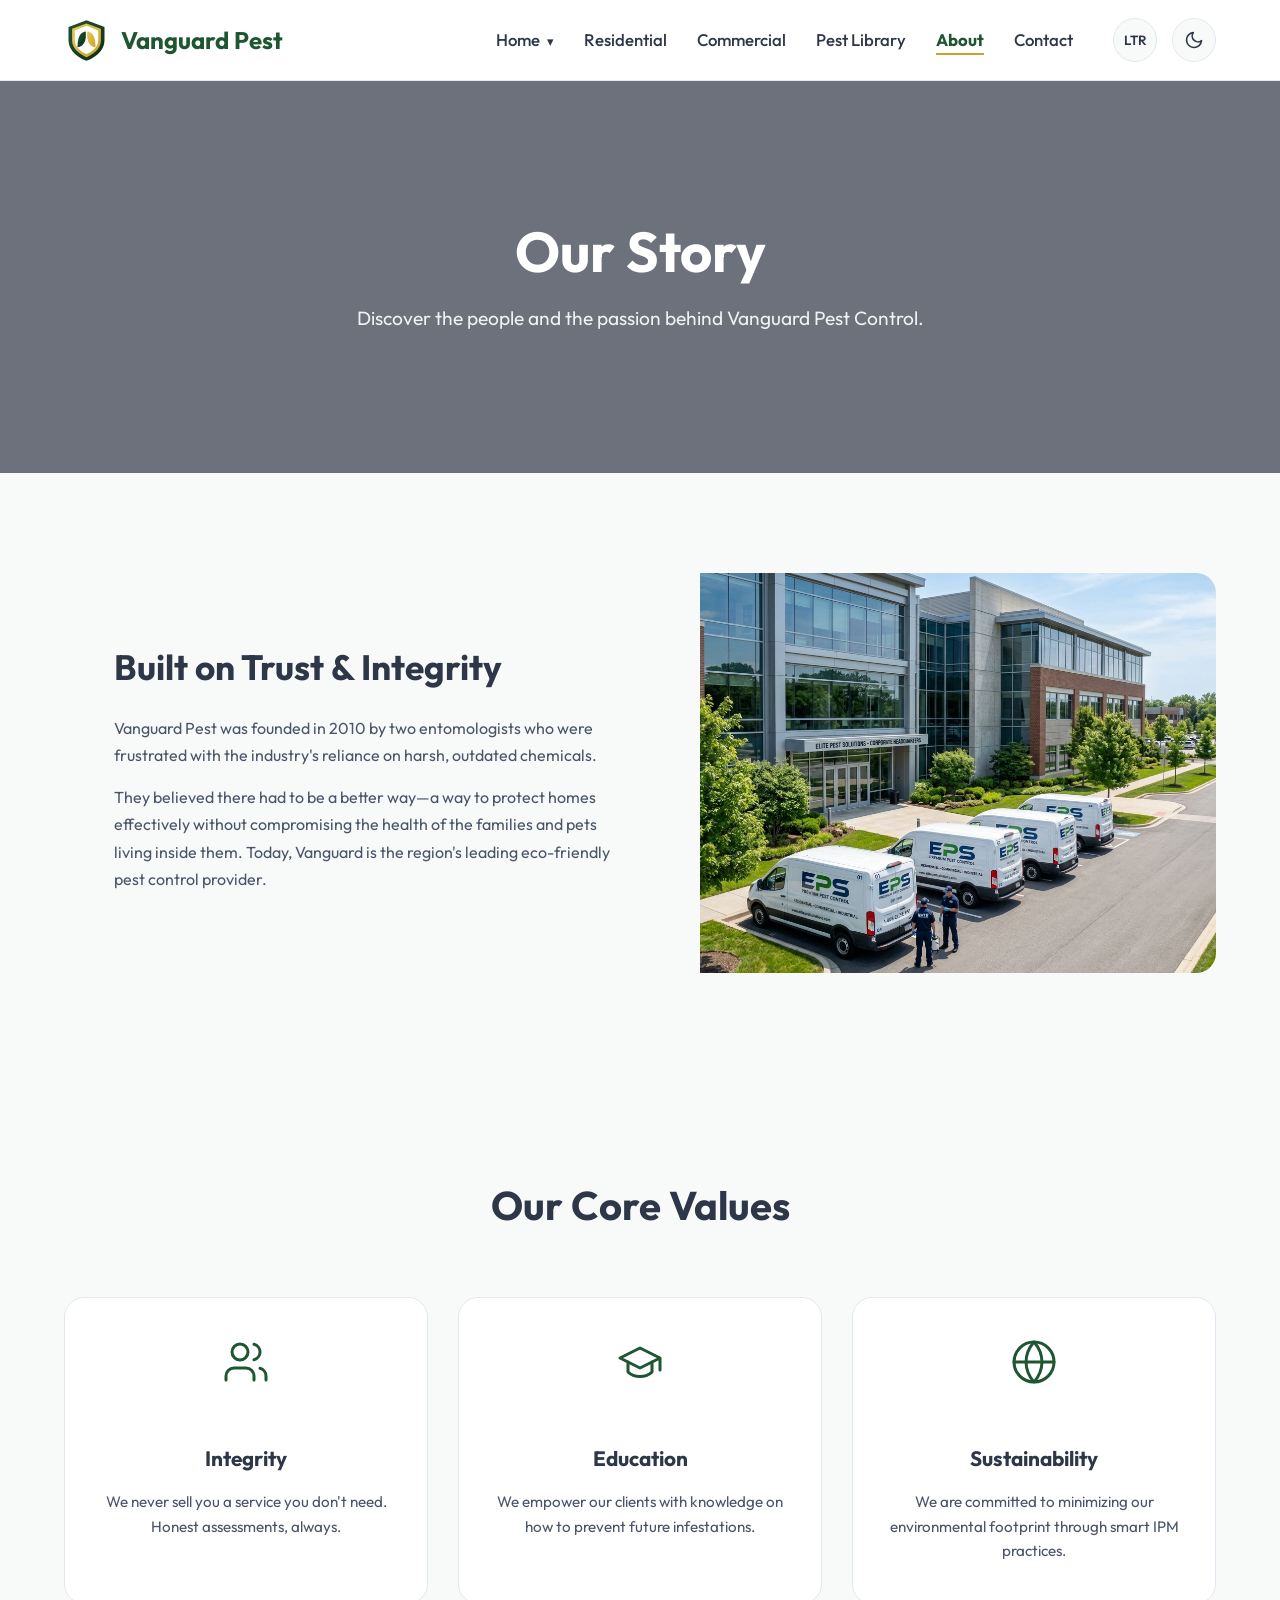
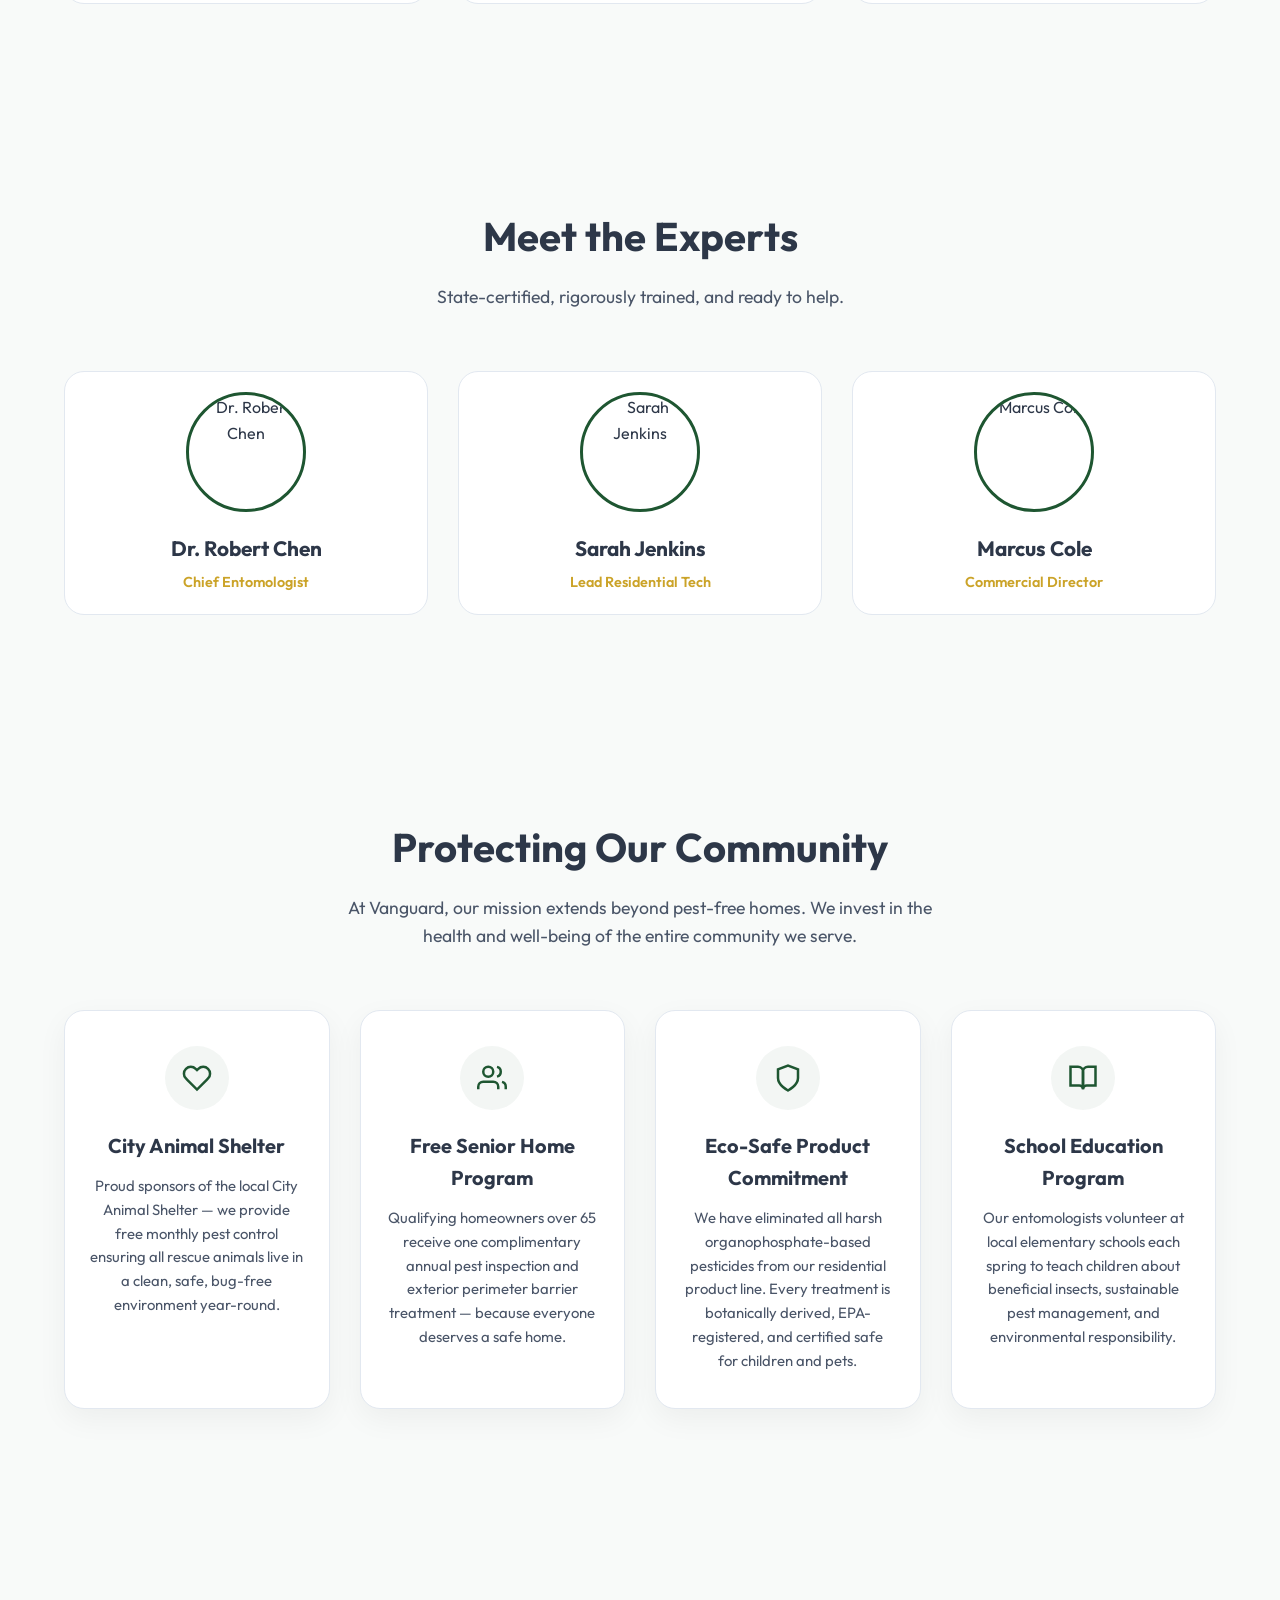
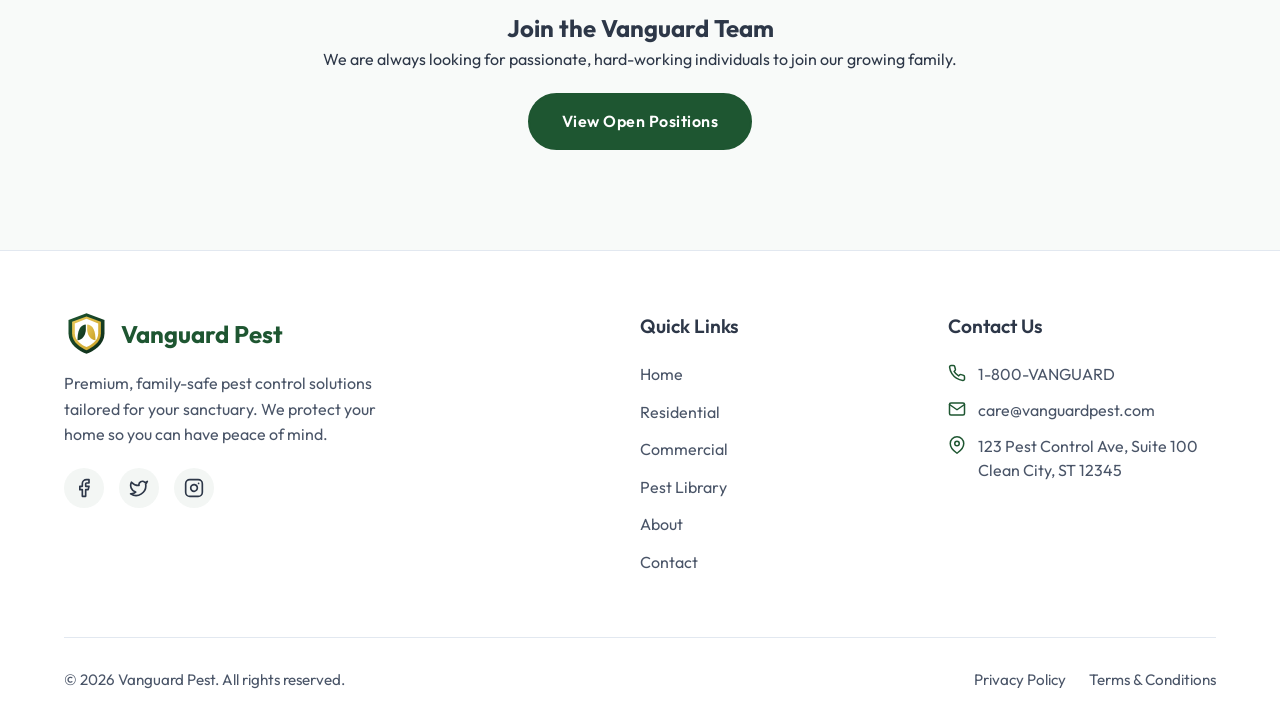
==== about.html @ 82099f67 "Initial commit" ====
<!DOCTYPE html>
<html lang="en" dir="ltr">
<head>
    <meta charset="UTF-8">
    <meta name="viewport" content="width=device-width, initial-scale=1.0">
    <title>About Us - Vanguard Pest</title>
    <meta name="description" content="Professional, reliable, and premium pest control services. Book a visit for cockroach, termite, rodent, and mosquito treatments.">
    <!-- Google Fonts: Outfit -->
    <link rel="preconnect" href="https://fonts.googleapis.com">
    <link rel="preconnect" href="https://fonts.gstatic.com" crossorigin>
    <link href="https://fonts.googleapis.com/css2?family=Outfit:wght@300;400;500;600;700&display=swap" rel="stylesheet">
    <link rel="stylesheet" href="css/style.css">

    <link rel="icon" href="assets/logo.svg" type="image/svg+xml">
</head>
<body class="light-theme">

    <!-- Header Section -->
    <header class="main-header">
        <div class="container header-container">
            <!-- Logo -->
            <div class="logo">
                <a href="index.html"><img src="assets/logo.svg" alt="Vanguard Pest Logo"> <span class="brand-name">Vanguard Pest</span></a>
            </div>

            <!-- Navigation -->
            <nav class="main-nav">
                <ul class="nav-links">
                    <li class="dropdown">
                        <a href="#" class="nav-item">Home <span class="arrow">&#9662;</span></a>
                        <ul class="dropdown-menu">
                            <li><a href="index.html">Home 1</a></li>
                            <li><a href="home2.html">Home 2</a></li>
                        </ul>
                    </li>
                    <li><a href="services.html" class="nav-item">Residential</a></li>
                    <li><a href="commercial.html" class="nav-item">Commercial</a></li>
                    <li><a href="pest-library.html" class="nav-item">Pest Library</a></li>
                    <li><a href="about.html" class="nav-item active">About</a></li>
                    <li><a href="contact.html" class="nav-item">Contact</a></li>
                </ul>

                <!-- Toggles -->
                <div class="header-toggles">
                    <button id="rtl-toggle" class="toggle-btn" aria-label="Toggle RTL/LTR">
                        <span class="active-mode">LTR</span>
                    </button>
                    <button id="theme-toggle" class="toggle-btn theme-btn" aria-label="Toggle Theme">
                        <svg class="moon-icon" xmlns="http://www.w3.org/2000/svg" width="20" height="20" viewBox="0 0 24 24" fill="none" stroke="currentColor" stroke-width="2" stroke-linecap="round" stroke-linejoin="round"><path d="M21 12.79A9 9 0 1 1 11.21 3 7 7 0 0 0 21 12.79z"></path></svg>
                        <svg class="sun-icon" xmlns="http://www.w3.org/2000/svg" width="20" height="20" viewBox="0 0 24 24" fill="none" stroke="currentColor" stroke-width="2" stroke-linecap="round" stroke-linejoin="round"><circle cx="12" cy="12" r="5"></circle><line x1="12" y1="1" x2="12" y2="3"></line><line x1="12" y1="21" x2="12" y2="23"></line><line x1="4.22" y1="4.22" x2="5.64" y2="5.64"></line><line x1="18.36" y1="18.36" x2="19.78" y2="19.78"></line><line x1="1" y1="12" x2="3" y2="12"></line><line x1="21" y1="12" x2="23" y2="12"></line><line x1="4.22" y1="19.78" x2="5.64" y2="18.36"></line><line x1="18.36" y1="5.64" x2="19.78" y2="4.22"></line></svg>
                    </button>
                </div>
            </nav>

            <!-- Mobile Hamburger -->
            <button class="hamburger" id="hamburger-btn" aria-label="Toggle Menu">
                <span></span><span></span><span></span>
            </button>
        </div>
    </header>

    
    <!-- 1. Hero Section -->
    <section class="hero-centered" style="padding: 140px 0 100px;">
        <div class="hero-bg" style="background-image: url('../ab.avif');"></div>
        <div class="container hero-content">
            <h1 class="hero-title">Our Story</h1>
            <p class="hero-subtitle">Discover the people and the passion behind Vanguard Pest Control.</p>
        </div>
    </section>

    <!-- 2. Our Story -->
    <section class="section">
        <div class="container">
            <div class="about-story" style="background: none; border: none; box-shadow: none;">
                <div class="story-content" style="padding-right: 20px;">
                    <h2>Built on Trust & Integrity</h2>
                    <p>Vanguard Pest was founded in 2010 by two entomologists who were frustrated with the industry's reliance on harsh, outdated chemicals.</p>
                    <p>They believed there had to be a better way—a way to protect homes effectively without compromising the health of the families and pets living inside them. Today, Vanguard is the region's leading eco-friendly pest control provider.</p>
                </div>
                <div class="story-image" style="background-image: url('assets/about_story.png'); min-height: 400px;"></div>
            </div>
        </div>
    </section>

    <!-- 3. Core Values -->
    <section class="section bg-secondary">
        <div class="container">
            <div class="section-header">
                <h2>Our Core Values</h2>
            </div>
            <div class="values-grid">
                <div class="value-card">
                    <div class="value-icon"><svg xmlns="http://www.w3.org/2000/svg" width="48" height="48" viewBox="0 0 24 24" fill="none" stroke="currentColor" stroke-width="1.5" stroke-linecap="round" stroke-linejoin="round" class="svg-icon"><path d="M16 21v-2a4 4 0 0 0-4-4H6a4 4 0 0 0-4 4v2"/><circle cx="9" cy="7" r="4"/><path d="M22 21v-2a4 4 0 0 0-3-3.87"/><path d="M16 3.13a4 4 0 0 1 0 7.75"/></svg></div>
                    <h3>Integrity</h3>
                    <p>We never sell you a service you don't need. Honest assessments, always.</p>
                </div>
                <div class="value-card">
                    <div class="value-icon"><svg xmlns="http://www.w3.org/2000/svg" width="48" height="48" viewBox="0 0 24 24" fill="none" stroke="currentColor" stroke-width="1.5" stroke-linecap="round" stroke-linejoin="round" class="svg-icon"><path d="M22 10v6M2 10l10-5 10 5-10 5z"/><path d="M6 12v5c3 3 9 3 12 0v-5"/></svg></div>
                    <h3>Education</h3>
                    <p>We empower our clients with knowledge on how to prevent future infestations.</p>
                </div>
                <div class="value-card">
                    <div class="value-icon"><svg xmlns="http://www.w3.org/2000/svg" width="48" height="48" viewBox="0 0 24 24" fill="none" stroke="currentColor" stroke-width="1.5" stroke-linecap="round" stroke-linejoin="round" class="svg-icon"><circle cx="12" cy="12" r="10"/><line x1="2" y1="12" x2="22" y2="12"/><path d="M12 2a15.3 15.3 0 0 1 4 10 15.3 15.3 0 0 1-4 10 15.3 15.3 0 0 1-4-10 15.3 15.3 0 0 1 4-10z"/></svg></div>
                    <h3>Sustainability</h3>
                    <p>We are committed to minimizing our environmental footprint through smart IPM practices.</p>
                </div>
            </div>
        </div>
    </section>

    <!-- 4. Meet the Team -->
    <section class="section">
        <div class="container">
            <div class="section-header">
                <h2>Meet the Experts</h2>
                <p>State-certified, rigorously trained, and ready to help.</p>
            </div>
            <div class="values-grid">
                <div class="value-card" style="text-align: center; padding: 20px;">
                    <img src="https://images.unsplash.com/photo-1622253692010-333f2da6031d?auto=format&fit=crop&w=400&q=80" alt="Dr. Robert Chen" style="width: 120px; height: 120px; border-radius: 50%; object-fit: cover; margin: 0 auto 20px; display: block; border: 3px solid var(--brand-primary);">
                    <h3 style="margin-bottom: 5px;">Dr. Robert Chen</h3>
                    <p style="color: var(--brand-secondary); font-weight: 600; font-size: 0.9rem;">Chief Entomologist</p>
                </div>
                <div class="value-card" style="text-align: center; padding: 20px;">
                    <img src="https://images.unsplash.com/photo-1573496359142-b8d87734a5a2?auto=format&fit=crop&w=400&q=80" alt="Sarah Jenkins" style="width: 120px; height: 120px; border-radius: 50%; object-fit: cover; margin: 0 auto 20px; display: block; border: 3px solid var(--brand-primary);">
                    <h3 style="margin-bottom: 5px;">Sarah Jenkins</h3>
                    <p style="color: var(--brand-secondary); font-weight: 600; font-size: 0.9rem;">Lead Residential Tech</p>
                </div>
                <div class="value-card" style="text-align: center; padding: 20px;">
                    <img src="https://images.unsplash.com/photo-1560250097-0b93528c311a?auto=format&fit=crop&w=400&q=80" alt="Marcus Cole" style="width: 120px; height: 120px; border-radius: 50%; object-fit: cover; margin: 0 auto 20px; display: block; border: 3px solid var(--brand-primary);">
                    <h3 style="margin-bottom: 5px;">Marcus Cole</h3>
                    <p style="color: var(--brand-secondary); font-weight: 600; font-size: 0.9rem;">Commercial Director</p>
                </div>
            </div>
        </div>
    </section>

    <!-- 5. Community Impact -->
    <section class="section bg-secondary">
        <div class="container">
            <div class="section-header text-center">
                <h2>Protecting Our Community</h2>
                <p>At Vanguard, our mission extends beyond pest-free homes. We invest in the health and well-being of the entire community we serve.</p>
            </div>
            <div class="community-grid">
                <div class="community-card">
                    <div class="community-icon">
                        <svg xmlns="http://www.w3.org/2000/svg" width="30" height="30" viewBox="0 0 24 24" fill="none" stroke="currentColor" stroke-width="2"><path d="M20.84 4.61a5.5 5.5 0 0 0-7.78 0L12 5.67l-1.06-1.06a5.5 5.5 0 0 0-7.78 7.78l1.06 1.06L12 21.23l7.78-7.78 1.06-1.06a5.5 5.5 0 0 0 0-7.78z"/></svg>
                    </div>
                    <h3>City Animal Shelter</h3>
                    <p>Proud sponsors of the local City Animal Shelter — we provide free monthly pest control ensuring all rescue animals live in a clean, safe, bug-free environment year-round.</p>
                </div>

                <div class="community-card">
                    <div class="community-icon">
                        <svg xmlns="http://www.w3.org/2000/svg" width="30" height="30" viewBox="0 0 24 24" fill="none" stroke="currentColor" stroke-width="2"><path d="M17 21v-2a4 4 0 0 0-4-4H5a4 4 0 0 0-4 4v2"/><circle cx="9" cy="7" r="4"/><path d="M23 21v-2a4 4 0 0 0-3-3.87"/><path d="M16 3.13a4 4 0 0 1 0 7.75"/></svg>
                    </div>
                    <h3>Free Senior Home Program</h3>
                    <p>Qualifying homeowners over 65 receive one complimentary annual pest inspection and exterior perimeter barrier treatment — because everyone deserves a safe home.</p>
                </div>

                <div class="community-card">
                    <div class="community-icon">
                        <svg xmlns="http://www.w3.org/2000/svg" width="30" height="30" viewBox="0 0 24 24" fill="none" stroke="currentColor" stroke-width="2"><path d="M12 22s8-4 8-10V5l-8-3-8 3v7c0 6 8 10 8 10z"/></svg>
                    </div>
                    <h3>Eco-Safe Product Commitment</h3>
                    <p>We have eliminated all harsh organophosphate-based pesticides from our residential product line. Every treatment is botanically derived, EPA-registered, and certified safe for children and pets.</p>
                </div>

                <div class="community-card">
                    <div class="community-icon">
                        <svg xmlns="http://www.w3.org/2000/svg" width="30" height="30" viewBox="0 0 24 24" fill="none" stroke="currentColor" stroke-width="2"><path d="M2 3h6a4 4 0 0 1 4 4v14a3 3 0 0 0-3-3H2z"/><path d="M22 3h-6a4 4 0 0 0-4 4v14a3 3 0 0 1 3-3h7z"/></svg>
                    </div>
                    <h3>School Education Program</h3>
                    <p>Our entomologists volunteer at local elementary schools each spring to teach children about beneficial insects, sustainable pest management, and environmental responsibility.</p>
                </div>
            </div>
        </div>
    </section>

    <!-- 6. Careers -->
    <section class="section" style="text-align: center;">
        <div class="container">
            <h2>Join the Vanguard Team</h2>
            <p style="margin-bottom: 20px;">We are always looking for passionate, hard-working individuals to join our growing family.</p>
            <a href="mailto:careers@vanguardpest.com" class="btn btn-outline">View Open Positions</a>
        </div>
    </section>
<!-- Footer -->
    <footer class="main-footer">
        <div class="container footer-container">
            <div class="footer-col brand-col">
                <div class="logo">
                    <a href="index.html"><img src="assets/logo.svg" alt="Vanguard Pest Logo"> <span class="brand-name">Vanguard Pest</span></a>
                </div>
                <p class="brand-desc">Premium, family-safe pest control solutions tailored for your sanctuary. We protect your home so you can have peace of mind.</p>
                <div class="social-icons">
                    <a href="#" aria-label="Facebook">
                        <svg xmlns="http://www.w3.org/2000/svg" width="20" height="20" viewBox="0 0 24 24" fill="none" stroke="currentColor" stroke-width="2" stroke-linecap="round" stroke-linejoin="round"><path d="M18 2h-3a5 5 0 0 0-5 5v3H7v4h3v8h4v-8h3l1-4h-4V7a1 1 0 0 1 1-1h3z"></path></svg>
                    </a>
                    <a href="#" aria-label="Twitter">
                        <svg xmlns="http://www.w3.org/2000/svg" width="20" height="20" viewBox="0 0 24 24" fill="none" stroke="currentColor" stroke-width="2" stroke-linecap="round" stroke-linejoin="round"><path d="M22 4s-.7 2.1-2 3.4c1.6 10-9.4 17.3-18 11.6 2.2.1 4.4-.6 6-2C3 15.5.5 9.6 3 5c2.2 2.6 5.6 4.1 9 4-.9-4.2 4-6.6 7-3.8 1.1 0 3-1.2 3-1.2z"></path></svg>
                    </a>
                    <a href="#" aria-label="Instagram">
                        <svg xmlns="http://www.w3.org/2000/svg" width="20" height="20" viewBox="0 0 24 24" fill="none" stroke="currentColor" stroke-width="2" stroke-linecap="round" stroke-linejoin="round"><rect x="2" y="2" width="20" height="20" rx="5" ry="5"></rect><path d="M16 11.37A4 4 0 1 1 12.63 8 4 4 0 0 1 16 11.37z"></path><line x1="17.5" y1="6.5" x2="17.51" y2="6.5"></line></svg>
                    </a>
                </div>
            </div>
            
            <div class="footer-col links-col">
                <h4>Quick Links</h4>
                <ul>
                    <li><a href="index.html">Home</a></li>
                    <li><a href="services.html">Residential</a></li>
                    <li><a href="commercial.html">Commercial</a></li>
                    <li><a href="pest-library.html">Pest Library</a></li>
                    <li><a href="about.html">About</a></li>
                    <li><a href="contact.html">Contact</a></li>
                </ul>
            </div>
            
            <div class="footer-col contact-col">
                <h4>Contact Us</h4>
                <ul>
                    <li>
                        <a href="tel:18008264827">
                            <svg xmlns="http://www.w3.org/2000/svg" width="18" height="18" viewBox="0 0 24 24" fill="none" stroke="currentColor" stroke-width="2" stroke-linecap="round" stroke-linejoin="round"><path d="M22 16.92v3a2 2 0 0 1-2.18 2 19.79 19.79 0 0 1-8.63-3.07 19.5 19.5 0 0 1-6-6 19.79 19.79 0 0 1-3.07-8.67A2 2 0 0 1 4.11 2h3a2 2 0 0 1 2 1.72 12.84 12.84 0 0 0 .7 2.81 2 2 0 0 1-.45 2.11L8.09 9.91a16 16 0 0 0 6 6l1.27-1.27a2 2 0 0 1 2.11-.45 12.84 12.84 0 0 0 2.81.7A2 2 0 0 1 22 16.92z"></path></svg>
                            1-800-VANGUARD
                        </a>
                    </li>
                    <li>
                        <a href="mailto:care@vanguardpest.com">
                            <svg xmlns="http://www.w3.org/2000/svg" width="18" height="18" viewBox="0 0 24 24" fill="none" stroke="currentColor" stroke-width="2" stroke-linecap="round" stroke-linejoin="round"><path d="M4 4h16c1.1 0 2 .9 2 2v12c0 1.1-.9 2-2 2H4c-1.1 0-2-.9-2-2V6c0-1.1.9-2 2-2z"></path><polyline points="22,6 12,13 2,6"></polyline></svg>
                            care@vanguardpest.com
                        </a>
                    </li>
                    <li>
                        <div class="contact-address">
                            <svg xmlns="http://www.w3.org/2000/svg" width="18" height="18" viewBox="0 0 24 24" fill="none" stroke="currentColor" stroke-width="2" stroke-linecap="round" stroke-linejoin="round"><path d="M21 10c0 7-9 13-9 13s-9-6-9-13a9 9 0 0 1 18 0z"></path><circle cx="12" cy="10" r="3"></circle></svg>
                            <span>123 Pest Control Ave, Suite 100<br>Clean City, ST 12345</span>
                        </div>
                    </li>
                </ul>
            </div>
        </div>

        <div class="container">
            <div class="footer-bottom">
                <p>&copy; 2026 Vanguard Pest. All rights reserved.</p>
                <div class="footer-legal">
                    <a href="#">Privacy Policy</a>
                    <a href="#">Terms & Conditions</a>
                </div>
            </div>
        </div>
    </footer>

    <script src="js/script.js"></script>
</body>
</html>
---- css/style.css ----
/* 
   Aura Pest Solutions - Premium Stylesheet
   Designed for Light & Dark Mode, LTR & RTL support.
*/

:root {
    /* Light Theme Variables (Default) */
    --bg-primary: #f8faf9;
    --bg-secondary: #ffffff;
    --text-primary: #2d3748;
    --text-secondary: #4a5568;
    --brand-primary: #1e5631; /* Deep Forest Green */
    --brand-secondary: #cba328; /* Premium Gold/Amber */
    --border-color: #e2e8f0;
    --card-shadow: 0 10px 30px rgba(0,0,0,0.05);
    --hover-overlay: rgba(30, 86, 49, 0.05);
}

.dark-theme {
    /* Dark Theme Variables */
    --bg-primary: #0f172a;
    --bg-secondary: #1e293b;
    --text-primary: #f8fafc;
    --text-secondary: #cbd5e1;
    --brand-primary: #4ade80; /* Lighter Sage/Mint Green for Dark mode */
    --brand-secondary: #fcd34d; /* Bright Gold */
    --border-color: #334155;
    --card-shadow: 0 10px 30px rgba(0,0,0,0.3);
    --hover-overlay: rgba(255, 255, 255, 0.05);
}

/* Base Reset & Typography */
* {
    margin: 0;
    padding: 0;
    box-sizing: border-box;
}

body {
    font-family: 'Outfit', sans-serif;
    line-height: 1.6;
    color: var(--text-primary);
    background-color: var(--bg-primary);
    transition: background-color 0.3s ease, color 0.3s ease;
    overflow-x: hidden;
}

.svg-icon {
    width: 48px;
    height: 48px;
    color: var(--brand-primary);
    margin-bottom: 15px;
}

.svg-icon-sm {
    width: 24px;
    height: 24px;
    color: var(--brand-primary);
}

.svg-icon-tiny {
    width: 16px;
    height: 16px;
    vertical-align: middle;
}

a {
    text-decoration: none;
    color: inherit;
    transition: color 0.3s ease;
}

ul {
    list-style: none;
}

.container {
    width: 90%;
    max-width: 1200px;
    margin: 0 auto;
}

.section {
    padding: 100px 0;
}

.section-header {
    text-align: center;
    margin-bottom: 60px;
}

.section-header h2 {
    font-size: 2.5rem;
    font-weight: 700;
    margin-bottom: 15px;
    color: var(--text-primary);
}

.section-header p {
    font-size: 1.1rem;
    color: var(--text-secondary);
    max-width: 600px;
    margin: 0 auto;
}

/* Buttons */
.btn {
    display: inline-block;
    padding: 14px 32px;
    border-radius: 50px;
    font-weight: 600;
    letter-spacing: 0.5px;
    cursor: pointer;
    transition: all 0.3s ease;
    border: 2px solid transparent;
}

.btn-primary {
    background-color: var(--brand-primary);
    color: #ffffff;
}

.dark-theme .btn-primary {
    color: #0f172a;
}

.btn-primary:hover {
    background-color: var(--brand-secondary);
    color: #0f172a;
    transform: translateY(-2px);
    box-shadow: 0 10px 20px rgba(0,0,0,0.1);
}

.btn-secondary {
    background-color: #ffffff;
    color: var(--text-primary);
    border-color: #ffffff;
}

.btn-secondary:hover {
    background-color: transparent;
    color: #ffffff;
    border-color: #ffffff;
}

.btn-outline {
    background-color: var(--brand-primary);
    border-color: var(--brand-primary);
    color: #ffffff;
}

.btn-outline:hover {
    background-color: var(--brand-primary);
    color: #ffffff;
    transform: none;
    box-shadow: none;
}

/* Header */
.main-header {
    background-color: var(--bg-secondary);
    border-bottom: 1px solid var(--border-color);
    position: sticky;
    top: 0;
    z-index: 1000;
    transition: all 0.4s ease;
}

.header-container {
    display: flex;
    justify-content: space-between;
    align-items: center;
    height: 80px;
}

.logo a {
    display: flex;
    align-items: center;
    gap: 12px;
}

.logo .brand-name {
    font-size: 1.5rem;
    font-weight: 700;
    color: var(--brand-primary);
}

.logo img {
    height: 45px;
    display: block;
    transition: transform 0.3s ease;
}

.logo img:hover {
    transform: scale(1.05);
}

.main-nav {
    display: flex;
    align-items: center;
    gap: 40px;
}

.nav-links {
    display: flex;
    gap: 30px;
}

.nav-item {
    font-weight: 500;
    font-size: 1.05rem;
    position: relative;
    padding: 10px 0;
}

.nav-item::after {
    content: '';
    position: absolute;
    width: 0;
    height: 2px;
    bottom: 5px;
    background-color: var(--brand-secondary);
    transition: width 0.3s ease;
}

.nav-item:hover::after,
.nav-item.active::after {
    width: 100%;
}

.nav-item.active {
    color: var(--brand-primary);
    font-weight: 700;
}

[dir="ltr"] .nav-item::after { left: 0; }
[dir="rtl"] .nav-item::after { right: 0; }

/* Dropdown */
.dropdown {
    position: relative;
}

.arrow {
    font-size: 0.8em;
    margin-left: 4px;
}
[dir="rtl"] .arrow { margin-left: 0; margin-right: 4px; }

.dropdown-menu {
    position: absolute;
    top: 100%;
    background-color: var(--bg-secondary);
    box-shadow: var(--card-shadow);
    border-radius: 8px;
    min-width: 150px;
    opacity: 0;
    visibility: hidden;
    transform: translateY(10px);
    transition: all 0.3s ease;
    border: 1px solid var(--border-color);
}

[dir="ltr"] .dropdown-menu { left: 0; }
[dir="rtl"] .dropdown-menu { right: 0; }

.dropdown:hover .dropdown-menu {
    opacity: 1;
    visibility: visible;
    transform: translateY(0);
}

.dropdown-menu li a {
    display: block;
    padding: 12px 20px;
    font-weight: 400;
    border-bottom: 1px solid var(--border-color);
    transition: background 0.3s;
}

.dropdown-menu li:last-child a {
    border-bottom: none;
}

.dropdown-menu li a:hover {
    background-color: var(--hover-overlay);
    color: var(--brand-primary);
}

/* Header Toggles */
.header-toggles {
    display: flex;
    align-items: center;
    gap: 15px;
}

.toggle-btn {
    background: var(--bg-primary);
    border: 1px solid var(--border-color);
    color: var(--text-primary);
    width: 44px;
    height: 44px;
    border-radius: 50%;
    display: flex;
    justify-content: center;
    align-items: center;
    cursor: pointer;
    transition: all 0.3s ease;
    font-family: inherit;
    font-weight: 600;
}

.toggle-btn:hover {
    background: var(--hover-overlay);
    transform: translateY(-2px);
}

.theme-btn .moon-icon { display: block; }
.theme-btn .sun-icon { display: none; }

.dark-theme .theme-btn .moon-icon { display: none; }
.dark-theme .theme-btn .sun-icon { display: block; color: var(--brand-secondary); }

/* Hero Section */
.hero {
    position: relative;
    padding: 150px 0;
    display: flex;
    align-items: center;
    color: #ffffff;
    overflow: hidden;
}

.hero-bg {
    position: absolute;
    top: 0;
    left: 0;
    width: 100%;
    height: 100%;
    background-size: cover;
    background-position: center;
    z-index: -2;
}

.hero::before {
    content: '';
    position: absolute;
    top: 0;
    left: 0;
    width: 100%;
    height: 100%;
    background: linear-gradient(90deg, rgba(15,23,42,0.85) 0%, rgba(15,23,42,0.4) 100%);
    z-index: -1;
}

[dir="rtl"] .hero::before {
    background: linear-gradient(-90deg, rgba(15,23,42,0.85) 0%, rgba(15,23,42,0.4) 100%);
}

.hero-content {
    max-width: 650px;
    animation: fadeInUp 1s ease-out;
}

.hero-title {
    font-size: 3.5rem;
    line-height: 1.1;
    font-weight: 700;
    margin-bottom: 20px;
}

.hero-subtitle {
    font-size: 1.2rem;
    margin-bottom: 40px;
    color: rgba(255,255,255,0.9);
}

.hero-actions {
    display: flex;
    gap: 20px;
}

/* Hero Centered Section */
.hero-centered {
    position: relative;
    padding: 180px 0;
    display: flex;
    align-items: center;
    justify-content: center;
    text-align: center;
    color: #ffffff;
    overflow: hidden;
}

.hero-centered::before {
    content: '';
    position: absolute;
    top: 0;
    left: 0;
    width: 100%;
    height: 100%;
    background: rgba(15,23,42,0.6);
    z-index: -1;
}

.hero-centered .hero-content {
    max-width: 800px;
    z-index: 1;
    animation: fadeInUp 1s ease-out;
}

.hero-centered .hero-actions {
    justify-content: center;
}

/* Treatment Types */
.treatment-grid {
    display: grid;
    grid-template-columns: repeat(auto-fit, minmax(250px, 1fr));
    gap: 30px;
}

.treatment-card {
    background-color: var(--bg-secondary);
    border-radius: 16px;
    padding: 30px;
    text-align: center;
    box-shadow: 0 15px 35px rgba(0,0,0,0.05);
    border: 1px solid var(--border-color);
}

.treatment-img {
    width: 100%;
    height: 220px;
    object-fit: cover;
    border-radius: 12px;
    margin-bottom: 25px;
}

/* About Page Styles */
.about-story {
    display: flex;
    gap: 50px;
    align-items: center;
    background-color: var(--bg-secondary);
    border-radius: 20px;
    overflow: hidden;
    box-shadow: 0 20px 40px rgba(0,0,0,0.03);
    border: 1px solid var(--border-color);
}

.story-image {
    flex: 1;
    min-height: 400px;
    background-size: cover;
    background-position: center;
}

.story-content {
    flex: 1;
    padding: 50px;
}

.story-content h2 {
    color: var(--text-primary);
    font-size: 2.2rem;
    margin-bottom: 20px;
}

.story-content p {
    color: var(--text-secondary);
    margin-bottom: 15px;
    line-height: 1.7;
}

.values-grid {
    display: grid;
    grid-template-columns: repeat(auto-fit, minmax(220px, 1fr));
    gap: 30px;
    margin-top: 40px;
}

.value-card {
    background-color: var(--bg-secondary);
    padding: 40px 30px;
    border-radius: 20px;
    text-align: center;
    border: 1px solid var(--border-color);
    transition: transform 0.3s ease, box-shadow 0.3s ease;
}

.value-card:hover {
    transform: translateY(-5px);
    box-shadow: 0 15px 30px rgba(0,0,0,0.05);
}

.value-icon {
    font-size: 3rem;
    margin-bottom: 20px;
}

.value-card h3 {
    color: var(--text-primary);
    margin-bottom: 15px;
    font-size: 1.3rem;
}

.value-card p {
    color: var(--text-secondary);
    font-size: 0.95rem;
    line-height: 1.6;
}

/* Detailed Services (Services Page) */
.detailed-services-container {
    display: flex;
    flex-direction: column;
    gap: 40px;
}
.detailed-service-row {
    display: flex;
    gap: 30px;
    background-color: var(--bg-secondary);
    border-radius: 20px;
    padding: 40px;
    border: 1px solid var(--border-color);
    box-shadow: 0 15px 35px rgba(0,0,0,0.03);
    align-items: center;
}
.detailed-service-icon {
    flex-shrink: 0;
    width: 120px;
    height: 120px;
    display: flex;
    align-items: center;
    justify-content: center;
    background-color: var(--bg-primary);
    border-radius: 20px;
}
.detailed-service-icon img {
    width: 70px;
}
.detailed-service-content {
    flex: 1;
}
.detailed-service-content h3 {
    color: var(--text-primary);
    font-size: 1.8rem;
    margin-bottom: 15px;
}
.detailed-service-content p {
    color: var(--text-secondary);
    line-height: 1.7;
    margin-bottom: 20px;
}
.detailed-service-list {
    list-style: none;
    padding: 0;
    display: grid;
    grid-template-columns: 1fr 1fr;
    gap: 10px;
}
.detailed-service-list li {
    color: var(--text-secondary);
    display: flex;
    align-items: center;
    gap: 8px;
}
.detailed-service-list li::before {
    content: '✓';
    color: var(--brand-primary);
    font-weight: bold;
}

/* Contact Page Styles */
.contact-page-layout {
    display: grid;
    grid-template-columns: 1fr 1.2fr;
    gap: 60px;
    align-items: flex-start;
}
.contact-info-col h2 {
    color: var(--text-primary);
    font-size: 2.2rem;
    margin-bottom: 15px;
}
.contact-info-col > p {
    color: var(--text-secondary);
    margin-bottom: 40px;
    line-height: 1.6;
}
.contact-details-list {
    display: flex;
    flex-direction: column;
    gap: 30px;
}
.contact-detail-item {
    display: flex;
    gap: 20px;
    align-items: flex-start;
}
.contact-detail-item .icon {
    font-size: 1.8rem;
    width: 60px;
    height: 60px;
    background-color: var(--bg-secondary);
    border-radius: 15px;
    display: flex;
    align-items: center;
    justify-content: center;
    border: 1px solid var(--border-color);
}
.contact-detail-item h4 {
    color: var(--text-primary);
    font-size: 1.2rem;
    margin-bottom: 5px;
}
.contact-detail-item p {
    color: var(--text-secondary);
    line-height: 1.5;
}
.contact-detail-item a {
    color: var(--brand-primary);
    text-decoration: none;
    font-weight: 500;
}

/* FAQ Accordion */
.faq-accordion {
    max-width: 800px;
    margin: 0 auto;
    display: flex;
    flex-direction: column;
    gap: 15px;
}
.faq-item {
    background-color: var(--bg-primary);
    border-radius: 12px;
    border: 1px solid var(--border-color);
    overflow: hidden;
}
.faq-question {
    width: 100%;
    text-align: left;
    padding: 20px 25px;
    background: none;
    border: none;
    font-size: 1.1rem;
    font-weight: 500;
    color: var(--text-primary);
    font-family: inherit;
    cursor: pointer;
    display: flex;
    justify-content: space-between;
    align-items: center;
    transition: background-color 0.3s;
}
.faq-question:hover {
    background-color: var(--hover-overlay);
}
.toggle-icon {
    font-size: 1.4rem;
    color: var(--brand-primary);
    transition: transform 0.3s;
}
.faq-answer {
    max-height: 0;
    overflow: hidden;
    transition: max-height 0.4s ease;
}
.faq-answer p {
    padding: 0 25px 25px;
    color: var(--text-secondary);
    line-height: 1.6;
    margin: 0;
}
.faq-item.active .faq-answer {
    max-height: 200px;
}
.faq-item.active .toggle-icon {
    transform: rotate(45deg);
}

/* Pest Library */
.pest-grid {
    display: grid;
    grid-template-columns: repeat(auto-fit, minmax(320px, 1fr));
    gap: 30px;
}
.pest-card {
    background-color: var(--bg-secondary);
    border-radius: 16px;
    border: 1px solid var(--border-color);
    box-shadow: 0 10px 25px rgba(0,0,0,0.03);
    padding: 30px;
    display: flex;
    gap: 20px;
    transition: transform 0.3s ease;
}
.pest-card:hover {
    transform: translateY(-5px);
}
.pest-icon {
    font-size: 2.5rem;
    flex-shrink: 0;
    width: 60px;
    height: 60px;
    background-color: var(--bg-primary);
    border-radius: 12px;
    display: flex;
    align-items: center;
    justify-content: center;
    border: 1px solid var(--border-color);
}
.pest-info h3 {
    color: var(--text-primary);
    margin-bottom: 5px;
    font-size: 1.4rem;
}
.danger-badge {
    display: inline-block;
    padding: 4px 10px;
    border-radius: 20px;
    font-size: 0.8rem;
    font-weight: 600;
    margin-bottom: 15px;
}
.danger-badge.high {
    background-color: rgba(239, 68, 68, 0.1);
    color: #ef4444;
}
.danger-badge.med {
    background-color: rgba(245, 158, 11, 0.1);
    color: #f59e0b;
}
.danger-badge.low {
    background-color: rgba(16, 185, 129, 0.1);
    color: #10b981;
}
.pest-info p {
    color: var(--text-secondary);
    font-size: 0.95rem;
    line-height: 1.5;
    margin-bottom: 10px;
}

/* Trust Section */
.treatment-card:hover {
    transform: translateY(-10px);
    border-color: var(--brand-primary);
}

.icon-wrapper {
    width: 80px;
    height: 80px;
    margin: 0 auto 20px;
    border-radius: 50%;
    background-color: var(--hover-overlay);
    display: flex;
    justify-content: center;
    align-items: center;
    transition: all 0.3s ease;
}

.treatment-card:hover .icon-wrapper {
    background-color: var(--brand-primary);
}

.icon-wrapper img {
    width: 50px;
    height: 50px;
    object-fit: contain;
    transition: filter 0.3s;
}

/* Dark mode handling for icons if needed */
.dark-theme .treatment-card:hover .icon-wrapper img {
    filter: brightness(0); /* Black icon on light green bg */
}

.treatment-card h3 {
    font-size: 1.3rem;
    margin-bottom: 15px;
    color: var(--text-primary);
}

.treatment-card p {
    font-size: 0.95rem;
    color: var(--text-secondary);
}

/* Trust Section */
.trust-section {
    background-color: var(--bg-secondary);
    border-top: 1px solid var(--border-color);
    border-bottom: 1px solid var(--border-color);
}

.trust-container {
    display: flex;
    align-items: center;
    gap: 60px;
}

.trust-content {
    flex: 1;
}

.trust-content h2 {
    font-size: 2.2rem;
    margin-bottom: 40px;
}

.info-block {
    margin-bottom: 30px;
}

.info-block h4 {
    font-size: 1.2rem;
    margin-bottom: 10px;
    display: flex;
    align-items: center;
    gap: 10px;
    color: var(--brand-primary);
}

.info-block p {
    color: var(--text-secondary);
}
[dir="ltr"] .info-block p { padding-left: 30px; }
[dir="rtl"] .info-block p { padding-right: 30px; }

.trust-image-placeholder {
    flex: 1;
    height: 400px;
    background: linear-gradient(135deg, var(--hover-overlay), var(--bg-primary));
    border-radius: 24px;
    position: relative;
    border: 1px solid var(--border-color);
}

.badge {
    position: absolute;
    bottom: -20px;
    right: -20px;
    background-color: var(--brand-secondary);
    color: #0f172a;
    padding: 20px;
    border-radius: 50%;
    width: 120px;
    height: 120px;
    display: flex;
    justify-content: center;
    align-items: center;
    text-align: center;
    font-weight: bold;
    box-shadow: 0 10px 20px rgba(0,0,0,0.2);
}

[dir="rtl"] .badge {
    right: auto;
    left: -20px;
}

/* Pricing */
.pricing-grid {
    display: grid;
    grid-template-columns: repeat(auto-fit, minmax(300px, 1fr));
    gap: 30px;
    align-items: center;
}

.pricing-card {
    background-color: var(--bg-secondary);
    border: 1px solid var(--border-color);
    border-radius: 20px;
    padding: 50px 40px;
    text-align: center;
    box-shadow: var(--card-shadow);
    transition: all 0.3s ease;
    position: relative;
}

.pricing-card:hover {
    transform: translateY(-5px);
}

.pricing-card.popular {
    border-color: var(--brand-primary);
    transform: scale(1.05);
    z-index: 2;
}

.popular-badge {
    position: absolute;
    top: -15px;
    left: 50%;
    transform: translateX(-50%);
    background-color: var(--brand-primary);
    color: #fff;
    padding: 6px 20px;
    border-radius: 20px;
    font-size: 0.85rem;
    font-weight: 600;
}

.dark-theme .popular-badge { color: #0f172a; }

.plan-header h3 {
    font-size: 1.5rem;
    margin-bottom: 15px;
    color: var(--text-secondary);
}

.price {
    font-size: 3.5rem;
    font-weight: 700;
    color: var(--text-primary);
    margin-bottom: 30px;
    display: flex;
    justify-content: center;
    align-items: flex-start;
}

.price span:first-child {
    font-size: 1.5rem;
    margin-top: 10px;
}

.price .period {
    font-size: 1rem;
    font-weight: 400;
    color: var(--text-secondary);
    align-self: flex-end;
    margin-bottom: 15px;
}

.plan-features {
    text-align: left;
    margin-bottom: 40px;
}

[dir="rtl"] .plan-features { text-align: right; }

.features li,
.plan-features li {
    padding: 12px 0;
    border-bottom: 1px solid var(--border-color);
    color: var(--text-primary);
    position: relative;
}

[dir="ltr"] .features li,
[dir="ltr"] .plan-features li { padding-left: 28px !important; }
[dir="rtl"] .features li,
[dir="rtl"] .plan-features li { padding-right: 28px !important; }

.features li::before,
.plan-features li::before {
    content: '✓';
    position: absolute;
    color: var(--brand-primary);
    font-weight: 800;
}
[dir="ltr"] .features li::before,
[dir="ltr"] .plan-features li::before { left: 0; }
[dir="rtl"] .features li::before,
[dir="rtl"] .plan-features li::before { right: 0; }

.plan-features li.disabled {
    color: var(--text-secondary);
    opacity: 0.5;
}

.plan-features li.disabled::before {
    content: '×';
    color: var(--text-secondary);
}

/* Booking Form */
.booking-section {
    background-color: var(--hover-overlay);
}

.booking-container {
    display: flex;
    gap: 60px;
}

.booking-info {
    flex: 1;
}

.booking-info h2 {
    font-size: 2.5rem;
    margin-bottom: 20px;
}

.booking-info p {
    color: var(--text-secondary);
    margin-bottom: 30px;
    font-size: 1.1rem;
}

.contact-details p {
    margin-bottom: 10px;
    font-size: 1.05rem;
}

.booking-form-wrapper {
    flex: 1;
    background-color: var(--bg-secondary);
    padding: 40px;
    border-radius: 20px;
    box-shadow: var(--card-shadow);
    border: 1px solid var(--border-color);
}

.form-group {
    margin-bottom: 20px;
}

.form-row {
    display: flex;
    gap: 20px;
}
.form-row .form-group {
    flex: 1;
}

label {
    display: block;
    margin-bottom: 8px;
    font-weight: 500;
    color: var(--text-primary);
}

input, select, textarea {
    width: 100%;
    padding: 14px 16px;
    border: 1px solid var(--border-color);
    border-radius: 8px;
    background-color: var(--bg-primary);
    color: var(--text-primary);
    font-family: inherit;
    font-size: 1rem;
    transition: all 0.3s;
}

input:focus, select:focus, textarea:focus {
    outline: none;
    border-color: var(--brand-primary);
    box-shadow: 0 0 0 3px var(--hover-overlay);
}

.submit-btn {
    width: 100%;
    margin-top: 10px;
}

/* Footer */
.main-footer {
    background-color: var(--bg-secondary);
    border-top: 1px solid var(--border-color);
    padding: 60px 0 30px;
}

.footer-container {
    display: grid;
    grid-template-columns: 2fr 1fr 1fr;
    gap: 40px;
    margin-bottom: 50px;
}

.footer-col h4 {
    font-size: 1.2rem;
    color: var(--text-primary);
    margin-bottom: 20px;
    font-weight: 600;
}

.brand-col .logo {
    margin-bottom: 15px;
}

.brand-desc {
    color: var(--text-secondary);
    margin-bottom: 20px;
    max-width: 350px;
    line-height: 1.6;
}

.social-icons {
    display: flex;
    gap: 15px;
}

.social-icons a {
    display: inline-flex;
    justify-content: center;
    align-items: center;
    width: 40px;
    height: 40px;
    border-radius: 50%;
    background-color: var(--hover-overlay);
    color: var(--text-primary);
    transition: all 0.3s ease;
}

.social-icons a:hover {
    background-color: var(--brand-primary);
    color: #fff;
    transform: translateY(-3px);
}

.links-col ul, .contact-col ul {
    list-style: none;
    padding: 0;
}

.links-col li, .contact-col li {
    margin-bottom: 12px;
}

.links-col a, .contact-col a {
    color: var(--text-secondary);
    transition: color 0.3s ease;
}

.links-col a:hover, .contact-col a:hover {
    color: var(--brand-primary);
}

.contact-col li {
    color: var(--text-secondary);
    line-height: 1.5;
}

.contact-col a, .contact-address {
    display: flex;
    align-items: flex-start;
    gap: 12px;
}

.contact-col svg {
    flex-shrink: 0;
    margin-top: 2px;
    color: var(--brand-primary);
}

.footer-bottom {
    display: flex;
    justify-content: space-between;
    align-items: center;
    color: var(--text-secondary);
    padding-top: 30px;
    border-top: 1px solid var(--border-color);
    font-size: 0.95rem;
}

.footer-legal a {
    margin-left: 20px;
    transition: color 0.3s ease;
}

[dir="rtl"] .footer-legal a {
    margin-left: 0;
    margin-right: 20px;
}

.footer-legal a:hover {
    color: var(--brand-primary);
}

/* Animations */
@keyframes fadeInUp {
    from {
        opacity: 0;
        transform: translateY(30px);
    }
    to {
        opacity: 1;
        transform: translateY(0);
    }
}

/* Responsive Design */

/* Hamburger Menu (hidden by default, shown on mobile) */
.hamburger {
    display: none;
    flex-direction: column;
    justify-content: center;
    align-items: center;
    gap: 5px;
    width: 44px;
    height: 44px;
    background: none;
    border: none;
    cursor: pointer;
    z-index: 1100;
    padding: 0;
}

.hamburger span {
    display: block;
    width: 24px;
    height: 2.5px;
    background-color: var(--text-primary);
    border-radius: 2px;
    transition: all 0.3s ease;
}

.hamburger.active span:nth-child(1) {
    transform: rotate(45deg) translate(5px, 5px);
}

.hamburger.active span:nth-child(2) {
    opacity: 0;
}

.hamburger.active span:nth-child(3) {
    transform: rotate(-45deg) translate(5px, -5px);
}

/* ===== Tablet Landscape & Mobile (max-width: 1024px) ===== */
@media (max-width: 1024px) {
    /* Header Layout */
    .logo {
        order: 1;
    }

    .hamburger {
        display: flex;
        order: 2;
        margin-left: auto;
    }

    [dir="rtl"] .hamburger {
        margin-left: 0;
        margin-right: auto;
    }

    .header-container {
        flex-wrap: wrap;
        height: auto;
        padding: 15px 0;
        position: relative;
        align-items: center;
    }

    .main-nav {
        order: 3;
        width: 100%;
        max-height: 0;
        overflow: hidden;
        transition: max-height 0.4s ease;
        flex-direction: column;
        align-items: flex-start;
        gap: 0;
    }

    .main-nav.open {
        max-height: 600px;
    }

    .nav-links {
        flex-direction: column;
        width: 100%;
        gap: 0;
        padding: 15px 0 5px;
    }

    .nav-links li {
        width: 100%;
    }

    .nav-item {
        display: flex;
        justify-content: space-between;
        align-items: center;
        padding: 12px 0;
        border-bottom: 1px solid var(--border-color);
        width: 100%;
    }

    .nav-item::after {
        display: none;
    }

    /* Home Dropdown Mobile Accordion */
    .dropdown-menu {
        position: static;
        opacity: 0;
        visibility: hidden;
        max-height: 0;
        overflow: hidden;
        transform: none;
        box-shadow: none;
        border: none;
        border-radius: 0;
        padding-left: 20px;
        background-color: transparent;
        transition: all 0.3s ease;
    }

    [dir="rtl"] .dropdown-menu {
        padding-left: 0;
        padding-right: 20px;
    }

    /* Disable hover-based dropdown display on mobile */
    .dropdown:hover .dropdown-menu {
        opacity: 0;
        visibility: hidden;
        max-height: 0;
    }

    /* Show dropdown ONLY when .dropdown has .open class (on click) */
    .dropdown.open .dropdown-menu {
        opacity: 1;
        visibility: visible;
        max-height: 200px;
        padding-top: 5px;
        padding-bottom: 10px;
    }

    .dropdown.open .arrow {
        transform: rotate(180deg);
        transition: transform 0.3s ease;
    }

    .dropdown-menu li a {
        padding: 8px 0;
        border-bottom: none;
        font-size: 0.95rem;
        color: var(--text-secondary);
    }

    /* Toggles placed below Contact link inside navigation menu */
    .header-toggles {
        width: 100%;
        padding: 15px 0 10px;
        display: flex;
        align-items: center;
        gap: 15px;
    }

    /* Layout Adjustments */
    .trust-container, .booking-container {
        flex-direction: column;
    }

    .pricing-card.popular {
        transform: scale(1);
    }

    .hero-title {
        font-size: 2.8rem;
    }

    .section {
        padding: 70px 0;
    }

    .section-header {
        margin-bottom: 40px;
    }

    .section-header h2 {
        font-size: 2.1rem;
    }

    /* About Story */
    .about-story {
        flex-direction: column;
    }

    .story-image {
        min-height: 300px;
        width: 100%;
    }

    .story-content {
        padding: 35px;
    }

    /* Contact Page */
    .contact-page-layout {
        grid-template-columns: 1fr;
        gap: 40px;
    }

    /* Footer */
    .footer-container {
        grid-template-columns: 1fr 1fr;
    }

    /* Seasonal Alert */
    .seasonal-alert-grid {
        grid-template-columns: 1fr;
    }

    .seasonal-alert-card {
        padding: 30px;
    }

    /* Emergency */
    .emergency-section h2 {
        font-size: 2.2rem;
    }

    /* Comparison Grid */
    .comparison-grid {
        grid-template-columns: 1fr;
    }

    /* Booking */
    .booking-container {
        flex-direction: column;
        gap: 30px;
    }

    .booking-content-card,
    .booking-form-wrapper {
        padding: 35px;
    }

    /* Detailed Services */
    .detailed-service-row {
        flex-direction: column;
        text-align: center;
        padding: 30px 25px;
    }

    .detailed-service-icon {
        margin: 0 auto;
    }

    .detailed-service-list {
        grid-template-columns: 1fr;
        text-align: left;
    }

    /* Pest Grid */
    .pest-grid {
        grid-template-columns: repeat(auto-fit, minmax(280px, 1fr));
    }
}

/* ===== Tablet Portrait (max-width: 768px) ===== */
@media (max-width: 768px) {
    /* Hero */
    .hero {
        padding: 100px 0;
        text-align: center;
    }

    .hero-title {
        font-size: 2.2rem;
    }

    .hero-subtitle {
        font-size: 1.05rem;
    }

    .hero-actions {
        justify-content: center;
        flex-wrap: wrap;
    }

    .hero-centered {
        padding: 120px 0 80px;
    }

    .hero-content {
        max-width: 100%;
    }

    /* Buttons */
    .btn {
        padding: 12px 24px;
        font-size: 0.95rem;
    }

    /* Sections */
    .section {
        padding: 60px 0;
    }

    .section-header h2 {
        font-size: 1.85rem;
    }

    .section-header p {
        font-size: 1rem;
    }

    /* Grids */
    .values-grid {
        grid-template-columns: 1fr;
        gap: 20px;
    }

    .treatment-grid {
        grid-template-columns: 1fr;
        gap: 25px;
    }

    .pricing-grid {
        grid-template-columns: 1fr;
        gap: 25px;
    }

    .compliance-grid {
        grid-template-columns: 1fr;
        gap: 25px;
    }

    .community-grid {
        grid-template-columns: 1fr;
        gap: 20px;
    }

    /* Pest Cards */
    .pest-grid {
        grid-template-columns: 1fr;
        gap: 20px;
    }

    .pest-card {
        padding: 20px;
    }

    /* Value Cards */
    .value-card {
        padding: 30px 20px;
    }

    /* About Story */
    .about-story {
        flex-direction: column;
        border-radius: 16px;
    }

    .story-image {
        min-height: 250px;
    }

    .story-content {
        padding: 25px;
    }

    .story-content h2 {
        font-size: 1.8rem;
    }

    /* Forms */
    .form-row {
        flex-direction: column;
        gap: 0;
    }

    .booking-content-card,
    .booking-form-wrapper {
        padding: 25px;
    }

    .booking-content-card h2 {
        font-size: 1.7rem;
    }

    /* Seasonal Alert */
    .seasonal-alert-card {
        padding: 25px;
    }

    .alert-heading {
        font-size: 1.5rem;
    }

    .alert-title-wrapper {
        flex-direction: column;
        gap: 12px;
    }

    .indicators-tags {
        flex-direction: column;
    }

    .action-card-inner {
        padding: 25px 20px;
    }

    /* Emergency Section */
    .emergency-section {
        padding: 60px 0;
    }

    .emergency-section h2 {
        font-size: 1.8rem;
    }

    .emergency-section p {
        font-size: 1.05rem;
    }

    /* Footer */
    .footer-container {
        grid-template-columns: 1fr;
        text-align: center;
        gap: 35px;
    }

    .brand-desc {
        margin: 0 auto 20px;
    }

    .social-icons {
        justify-content: center;
    }

    .footer-bottom {
        flex-direction: column;
        gap: 15px;
        text-align: center;
    }

    .footer-legal a {
        margin: 0 10px;
    }

    .logo a {
        justify-content: center;
    }

    .contact-col a, .contact-address {
        justify-content: center;
        text-align: center;
    }

    .contact-address {
        flex-direction: column;
        align-items: center;
        gap: 6px;
    }

    .contact-address span {
        text-align: center;
    }

    .contact-col li {
        display: flex;
        justify-content: center;
        text-align: center;
    }

    /* Contact Info Card */
    .contact-info-card {
        padding: 30px;
    }

    .contact-info-card h2 {
        font-size: 1.7rem;
    }

    .contact-info-block {
        padding: 16px;
    }

    /* Comparison */
    .comparison-card {
        padding: 30px;
    }

    .comparison-header h3 {
        font-size: 1.3rem;
    }

    /* Trust Section */
    .trust-container {
        gap: 30px;
    }

    .trust-content h2 {
        font-size: 1.8rem;
    }

    .trust-image-placeholder {
        height: 280px;
    }

    /* Bug ID & Follow Us */
    .bug-id-section, .follow-us-section {
        padding: 60px 0;
    }

    .bug-id-section h2, .follow-us-section h2 {
        font-size: 2rem;
    }

    /* Booking Section */
    .booking-section {
        padding: 60px 0;
    }

    /* FAQ */
    .faq-question {
        padding: 16px 20px;
        font-size: 1rem;
    }

    .faq-answer p {
        padding: 0 20px 20px;
    }
}

/* ===== Mobile (max-width: 480px / targeting 360px) ===== */
@media (max-width: 480px) {
    /* Container */
    .container {
        width: 92%;
    }

    /* Header */
    .header-container {
        padding: 10px 0;
    }

    .logo .brand-name {
        font-size: 1.2rem;
    }

    .logo img {
        height: 36px;
    }

    .toggle-btn {
        width: 36px;
        height: 36px;
    }

    .header-toggles {
        gap: 8px;
    }

    /* Hero */
    .hero {
        padding: 70px 0;
    }

    .hero-title {
        font-size: 1.75rem;
        line-height: 1.2;
    }

    .hero-subtitle {
        font-size: 0.95rem;
        margin-bottom: 25px;
    }

    .hero-actions {
        flex-direction: column;
        gap: 12px;
        align-items: center;
    }

    .hero-actions .btn {
        width: 100%;
        text-align: center;
    }

    .hero-centered {
        padding: 90px 0 60px;
    }

    /* Buttons */
    .btn {
        padding: 11px 20px;
        font-size: 0.9rem;
    }

    /* Section Spacing */
    .section {
        padding: 45px 0;
    }

    .section-header {
        margin-bottom: 30px;
    }

    .section-header h2 {
        font-size: 1.55rem;
    }

    .section-header p {
        font-size: 0.92rem;
    }

    /* Cards */
    .value-card {
        padding: 25px 18px;
    }

    .value-card h3 {
        font-size: 1.15rem;
    }

    .treatment-card {
        padding: 20px;
        border-radius: 14px;
    }

    .treatment-img {
        height: 180px;
        border-radius: 10px;
    }

    .treatment-card h3 {
        font-size: 1.15rem;
    }

    /* Pricing */
    .pricing-card {
        padding: 30px 20px;
    }

    .price {
        font-size: 2.8rem;
    }

    /* About Story */
    .story-image {
        min-height: 200px;
    }

    .story-content {
        padding: 20px;
    }

    .story-content h2 {
        font-size: 1.5rem;
    }

    /* Detailed Services */
    .detailed-service-row {
        padding: 20px 15px;
    }

    .detailed-service-icon {
        width: 90px;
        height: 90px;
    }

    .detailed-service-content h3 {
        font-size: 1.4rem;
    }

    /* Booking */
    .booking-content-card,
    .booking-form-wrapper {
        padding: 20px;
        border-radius: 16px;
    }

    .booking-content-card h2 {
        font-size: 1.4rem;
    }

    .booking-badge {
        font-size: 0.72rem;
        padding: 5px 12px;
    }

    .benefit-item {
        gap: 12px;
    }

    .benefit-icon {
        width: 30px;
        height: 30px;
        border-radius: 8px;
    }

    .contact-methods-box {
        padding: 16px;
    }

    .contact-method-card .phone-number a {
        font-size: 1.15rem;
    }

    /* Seasonal Alert */
    .seasonal-alert-section {
        padding: 40px 0;
    }

    .seasonal-alert-card {
        padding: 20px;
        border-radius: 18px;
    }

    .alert-header-badge {
        font-size: 0.7rem;
        padding: 5px 12px;
    }

    .alert-heading {
        font-size: 1.3rem;
    }

    .alert-subtext {
        font-size: 0.95rem;
    }

    .indicator-tag {
        font-size: 0.8rem;
        padding: 6px 10px;
    }

    .action-card-inner {
        padding: 20px 16px;
    }

    .action-highlight {
        font-size: 1.05rem;
    }

    .btn-alert-action {
        padding: 12px 16px;
        font-size: 0.9rem;
    }

    /* Emergency */
    .emergency-section {
        padding: 50px 0;
    }

    .emergency-section h2 {
        font-size: 1.5rem;
    }

    .emergency-section p {
        font-size: 0.95rem;
    }

    .emergency-btn {
        padding: 14px 24px;
        font-size: 0.95rem;
    }

    /* Pest Cards */
    .pest-card {
        flex-direction: column;
        text-align: center;
        padding: 20px;
        gap: 15px;
    }

    .pest-icon {
        margin: 0 auto;
    }

    .pest-info h3 {
        font-size: 1.2rem;
    }

    /* Contact Info */
    .contact-info-card {
        padding: 20px;
    }

    .contact-info-card h2 {
        font-size: 1.4rem;
    }

    .contact-info-block {
        flex-direction: column;
        text-align: center;
        padding: 16px;
        gap: 12px;
    }

    .contact-block-icon {
        margin: 0 auto;
    }

    .contact-hours-badge {
        flex-direction: column;
        gap: 8px;
        text-align: center;
    }

    /* Compliance */
    .compliance-card {
        padding: 25px 20px;
    }

    .compliance-card h3 {
        font-size: 1.2rem;
    }

    /* Comparison */
    .comparison-card {
        padding: 25px 20px;
    }

    .comparison-header h3 {
        font-size: 1.2rem;
    }

    /* Community */
    .community-card {
        padding: 25px 18px;
    }

    /* Bug ID & Follow Us */
    .bug-id-section, .follow-us-section {
        padding: 50px 0;
    }

    .bug-id-section h2, .follow-us-section h2 {
        font-size: 1.6rem;
    }

    .bug-id-section p, .follow-us-section p {
        font-size: 1rem;
    }

    .btn-email-photo {
        padding: 14px 24px;
        font-size: 0.92rem;
    }

    .social-cards-grid {
        flex-direction: column;
        align-items: center;
    }

    .social-card-item {
        width: 100%;
        justify-content: center;
        padding: 14px 24px;
    }

    /* Footer */
    .main-footer {
        padding: 40px 0 20px;
    }

    .footer-col h4 {
        font-size: 1.05rem;
    }

    .footer-bottom {
        font-size: 0.85rem;
    }

    /* FAQ */
    .faq-question {
        padding: 14px 16px;
        font-size: 0.92rem;
    }

    .faq-answer p {
        padding: 0 16px 18px;
        font-size: 0.9rem;
    }

    /* Trust Section */
    .trust-image-placeholder {
        height: 220px;
    }

    .badge {
        width: 90px;
        height: 90px;
        padding: 14px;
        font-size: 0.75rem;
        bottom: -12px;
        right: -12px;
    }

    [dir="rtl"] .badge {
        left: -12px;
    }
}

/* ==========================================
   1. Seasonal Alert: Termite Swarming Redesign
   ========================================== */
.seasonal-alert-section {
    padding: 60px 0;
}

.seasonal-alert-card {
    background: linear-gradient(135deg, rgba(239, 68, 68, 0.06) 0%, rgba(245, 158, 11, 0.08) 100%);
    border: 2px solid rgba(239, 68, 68, 0.3);
    border-radius: 24px;
    padding: 40px;
    position: relative;
    box-shadow: 0 15px 35px rgba(239, 68, 68, 0.08);
    transition: transform 0.3s ease, box-shadow 0.3s ease;
}

.dark-theme .seasonal-alert-card {
    background: linear-gradient(135deg, rgba(239, 68, 68, 0.12) 0%, rgba(15, 23, 42, 0.8) 100%);
    border-color: rgba(239, 68, 68, 0.4);
    box-shadow: 0 15px 35px rgba(0, 0, 0, 0.4);
}

.seasonal-alert-card:hover {
    transform: translateY(-4px);
    box-shadow: 0 20px 40px rgba(239, 68, 68, 0.15);
}

.alert-header-badge {
    display: inline-flex;
    align-items: center;
    gap: 8px;
    background-color: #ef4444;
    color: #ffffff;
    padding: 6px 16px;
    border-radius: 30px;
    font-size: 0.8rem;
    font-weight: 700;
    letter-spacing: 0.8px;
    margin-bottom: 25px;
    box-shadow: 0 4px 12px rgba(239, 68, 68, 0.3);
}

.alert-pulse-dot {
    width: 8px;
    height: 8px;
    background-color: #ffffff;
    border-radius: 50%;
    animation: pulse 1.5s infinite;
}

@keyframes pulse {
    0% { opacity: 1; transform: scale(1); }
    50% { opacity: 0.4; transform: scale(1.3); }
    100% { opacity: 1; transform: scale(1); }
}

.seasonal-alert-grid {
    display: grid;
    grid-template-columns: 1.8fr 1fr;
    gap: 35px;
    align-items: center;
}

.alert-title-wrapper {
    display: flex;
    align-items: flex-start;
    gap: 20px;
    margin-bottom: 20px;
}

.alert-icon-box {
    background: rgba(239, 68, 68, 0.12);
    color: #ef4444;
    padding: 16px;
    border-radius: 16px;
    display: flex;
    align-items: center;
    justify-content: center;
    flex-shrink: 0;
}

.alert-heading {
    font-size: 2rem;
    font-weight: 800;
    color: var(--text-primary);
    line-height: 1.25;
    margin-bottom: 8px;
}

.alert-subtext {
    color: var(--text-secondary);
    font-size: 1.05rem;
    line-height: 1.6;
}

.alert-warning-indicators {
    margin-top: 20px;
    padding-top: 20px;
    border-top: 1px dashed var(--border-color);
}

.indicators-title {
    font-size: 0.95rem;
    font-weight: 700;
    text-transform: uppercase;
    letter-spacing: 0.5px;
    color: #ef4444;
    margin-bottom: 12px;
}

.indicators-tags {
    display: flex;
    flex-wrap: wrap;
    gap: 10px;
}

.indicator-tag {
    display: inline-flex;
    align-items: center;
    gap: 6px;
    background-color: var(--bg-secondary);
    color: var(--text-primary);
    border: 1px solid var(--border-color);
    padding: 8px 14px;
    border-radius: 10px;
    font-size: 0.88rem;
    font-weight: 600;
}

.indicator-tag svg {
    color: #ef4444;
}

.action-card-inner {
    background-color: var(--bg-secondary);
    border: 1px solid var(--border-color);
    border-radius: 18px;
    padding: 30px 24px;
    text-align: center;
    box-shadow: 0 10px 25px rgba(0, 0, 0, 0.04);
}

.action-highlight {
    display: block;
    color: #ef4444;
    font-size: 1.2rem;
    font-weight: 800;
    margin-bottom: 6px;
}

.action-desc {
    color: var(--text-secondary);
    font-size: 0.9rem;
    margin-bottom: 20px;
}

.btn-alert-action {
    background-color: #ef4444;
    color: #ffffff;
    width: 100%;
    padding: 14px 20px;
    font-weight: 700;
    border-radius: 50px;
    margin-bottom: 12px;
    transition: all 0.3s ease;
}

.btn-alert-action:hover {
    background-color: #dc2626;
    color: #ffffff;
    transform: translateY(-2px);
    box-shadow: 0 8px 20px rgba(239, 68, 68, 0.3);
}

.alert-phone-link {
    display: inline-flex;
    align-items: center;
    justify-content: center;
    gap: 8px;
    color: var(--text-primary);
    font-weight: 700;
    font-size: 0.95rem;
    transition: color 0.3s;
}

.alert-phone-link:hover {
    color: var(--brand-primary);
}


/* ==========================================
   2. 24/7 Emergency Response (Text ALWAYS White)
   ========================================== */
.emergency-section {
    background: linear-gradient(135deg, #1e5631 0%, #0d381c 100%) !important;
    color: #ffffff !important;
    text-align: center;
    padding: 85px 0;
    position: relative;
    overflow: hidden;
}

.dark-theme .emergency-section {
    background: linear-gradient(135deg, #164e28 0%, #082611 100%) !important;
    color: #ffffff !important;
}

/* Force all child headings, paragraphs, spans, and icons inside emergency-section to be 100% white */
.emergency-section *,
.emergency-section h1,
.emergency-section h2,
.emergency-section h3,
.emergency-section h4,
.emergency-section p,
.emergency-section span,
.emergency-section div {
    color: #ffffff !important;
}

.emergency-badge {
    display: inline-flex;
    align-items: center;
    gap: 8px;
    background: rgba(255, 255, 255, 0.15);
    border: 1px solid rgba(255, 255, 255, 0.3);
    padding: 6px 20px;
    border-radius: 30px;
    font-size: 0.85rem;
    font-weight: 700;
    letter-spacing: 1px;
    margin-bottom: 20px;
    backdrop-filter: blur(4px);
}

.emergency-section h2 {
    font-size: 2.8rem;
    font-weight: 800;
    margin-bottom: 15px;
    color: #ffffff !important;
}

.emergency-section p {
    font-size: 1.2rem;
    max-width: 680px;
    margin: 0 auto 32px auto;
    color: #ffffff !important;
    line-height: 1.6;
    opacity: 0.95;
}

.emergency-btn {
    background-color: #ffffff !important;
    color: #1e5631 !important;
    font-weight: 800;
    padding: 16px 36px;
    border-radius: 50px;
    display: inline-flex;
    align-items: center;
    gap: 10px;
    font-size: 1.1rem;
    box-shadow: 0 10px 25px rgba(0, 0, 0, 0.25);
    transition: all 0.3s ease;
    border: 2px solid #ffffff;
}

.emergency-btn svg {
    color: #1e5631 !important;
}

.emergency-btn:hover {
    background-color: var(--brand-secondary) !important;
    border-color: var(--brand-secondary);
    color: #0f172a !important;
    transform: translateY(-3px);
    box-shadow: 0 15px 30px rgba(0, 0, 0, 0.35);
}

.emergency-btn:hover svg {
    color: #0f172a !important;
}


/* ==========================================
   3. Prevention Plans: Button Space in Cards
   ========================================== */
.pricing-grid {
    display: grid;
    grid-template-columns: repeat(auto-fit, minmax(300px, 1fr));
    gap: 30px;
    align-items: stretch; /* Cards equal height */
}

.pricing-card {
    display: flex;
    flex-direction: column;
    justify-content: space-between;
    height: 100%;
    padding: 45px 35px;
}

.pricing-card .features,
.pricing-card .plan-features {
    margin-bottom: 40px !important; /* Proper spacing between text and button */
    padding-bottom: 10px;
    flex-grow: 1;
}

.pricing-card .features li,
.pricing-card .plan-features li {
    padding: 12px 0 12px 28px !important;
    font-size: 0.98rem;
    color: var(--text-primary);
    border-bottom: 1px solid var(--border-color);
    position: relative;
    text-align: left;
}

[dir="rtl"] .pricing-card .features li,
[dir="rtl"] .pricing-card .plan-features li {
    padding: 12px 28px 12px 0 !important;
    text-align: right;
}

.pricing-card .btn,
.pricing-card .btn-block {
    margin-top: auto !important; /* Pushes button down with required spacing */
    padding: 14px 24px;
}


/* ==========================================
   4. Residential Inspection Card Length Match
   ========================================== */
.booking-section {
    padding: 90px 0;
}

.booking-container {
    display: flex;
    gap: 40px;
    align-items: stretch; /* Equal height cards */
}

.booking-content-card,
.booking-form-wrapper {
    flex: 1;
    background-color: var(--bg-secondary);
    padding: 45px;
    border-radius: 24px;
    box-shadow: var(--card-shadow);
    border: 1px solid var(--border-color);
    display: flex;
    flex-direction: column;
    justify-content: space-between;
}

.booking-badge {
    display: inline-flex;
    align-items: center;
    gap: 8px;
    background-color: var(--hover-overlay);
    color: var(--brand-primary);
    padding: 6px 16px;
    border-radius: 30px;
    font-size: 0.82rem;
    font-weight: 700;
    letter-spacing: 0.5px;
    margin-bottom: 20px;
    width: fit-content;
}

.booking-content-card h2 {
    font-size: 2.2rem;
    font-weight: 800;
    margin-bottom: 15px;
    color: var(--text-primary);
    line-height: 1.25;
}

.booking-desc {
    color: var(--text-secondary);
    font-size: 1.05rem;
    line-height: 1.6;
    margin-bottom: 30px;
}

.booking-benefits-list {
    display: flex;
    flex-direction: column;
    gap: 20px;
    margin-bottom: 35px;
}

.benefit-item {
    display: flex;
    gap: 16px;
    align-items: flex-start;
}

.benefit-icon {
    width: 36px;
    height: 36px;
    border-radius: 10px;
    background-color: var(--hover-overlay);
    color: var(--brand-primary);
    display: flex;
    align-items: center;
    justify-content: center;
    flex-shrink: 0;
    margin-top: 2px;
}

.benefit-item strong {
    display: block;
    color: var(--text-primary);
    font-size: 1.02rem;
    margin-bottom: 4px;
}

.benefit-item p {
    color: var(--text-secondary);
    font-size: 0.92rem;
    line-height: 1.45;
    margin: 0;
}

.contact-methods-box {
    background-color: var(--bg-primary);
    border: 1px solid var(--border-color);
    padding: 20px 24px;
    border-radius: 16px;
    margin-top: auto;
}

.contact-method-card {
    display: flex;
    align-items: center;
    gap: 16px;
}

.contact-method-card .method-icon {
    width: 48px;
    height: 48px;
    border-radius: 12px;
    background-color: var(--brand-primary);
    color: #ffffff;
    display: flex;
    align-items: center;
    justify-content: center;
}

.contact-method-card .method-icon svg {
    color: #ffffff;
}

.contact-method-card h4 {
    font-size: 0.9rem;
    color: var(--text-secondary);
    text-transform: uppercase;
    letter-spacing: 0.5px;
    margin-bottom: 2px;
}

.contact-method-card .phone-number a {
    font-size: 1.4rem;
    font-weight: 800;
    color: var(--brand-primary);
}

.contact-method-card .phone-number a:hover {
    color: var(--brand-secondary);
}

@media (max-width: 992px) {
    .seasonal-alert-grid {
        grid-template-columns: 1fr;
    }
    
    .booking-container, .comparison-grid {
        flex-direction: column;
        grid-template-columns: 1fr;
    }
    
    .emergency-section h2 {
        font-size: 2.2rem;
    }
}

/* ==========================================
   Form Flex Layout - Button ALWAYS at Bottom
   ========================================== */
.booking-form {
    display: flex !important;
    flex-direction: column !important;
    justify-content: space-between !important;
    height: 100% !important;
    flex-grow: 1 !important;
}

.booking-form .btn,
.booking-form .btn-block,
.booking-form button[type="submit"] {
    margin-top: auto !important;
    width: 100% !important;
}

/* ==========================================
   Audit-Ready Compliance Redesign
   ========================================== */
.compliance-grid {
    display: grid;
    grid-template-columns: repeat(auto-fit, minmax(320px, 1fr));
    gap: 30px;
    align-items: stretch;
    margin-top: 40px;
}

.compliance-card {
    background-color: var(--bg-secondary);
    border: 1px solid var(--border-color);
    border-radius: 20px;
    padding: 35px 30px;
    box-shadow: var(--card-shadow);
    display: flex;
    flex-direction: column;
    justify-content: space-between;
    height: 100%;
    transition: transform 0.3s ease, box-shadow 0.3s ease;
}

.compliance-card:hover {
    transform: translateY(-5px);
    box-shadow: 0 15px 35px rgba(0,0,0,0.08);
}

.compliance-card-icon {
    width: 60px;
    height: 60px;
    border-radius: 16px;
    background-color: var(--hover-overlay);
    color: var(--brand-primary);
    display: flex;
    align-items: center;
    justify-content: center;
    margin-bottom: 20px;
}

.compliance-card h3 {
    font-size: 1.4rem;
    font-weight: 700;
    margin-bottom: 12px;
    color: var(--text-primary);
}

.compliance-card p {
    color: var(--text-secondary);
    font-size: 0.95rem;
    line-height: 1.6;
    margin-bottom: 25px;
    flex-grow: 1;
}

.compliance-card .btn {
    margin-top: auto;
    width: 100%;
    text-align: center;
}

/* ==========================================
   DIY vs. Professional Control Redesign
   ========================================== */
.comparison-grid {
    display: grid;
    grid-template-columns: 1fr 1.15fr;
    gap: 35px;
    align-items: stretch;
    margin-top: 40px;
}

.comparison-card {
    background-color: var(--bg-secondary);
    border: 1px solid var(--border-color);
    border-radius: 24px;
    padding: 40px;
    display: flex;
    flex-direction: column;
    justify-content: space-between;
    box-shadow: var(--card-shadow);
}

.comparison-card.diy-card {
    background-color: var(--bg-secondary);
}

.comparison-card.pro-card {
    border: 2px solid var(--brand-primary);
    background: linear-gradient(135deg, var(--bg-secondary) 0%, var(--hover-overlay) 100%);
    position: relative;
    box-shadow: 0 15px 35px rgba(30, 86, 49, 0.12);
}

.pro-badge {
    position: absolute;
    top: -14px;
    right: 30px;
    background-color: var(--brand-primary);
    color: #ffffff;
    padding: 4px 16px;
    border-radius: 20px;
    font-size: 0.8rem;
    font-weight: 800;
    letter-spacing: 0.5px;
}

.dark-theme .pro-badge { color: #0f172a; }

.comparison-header {
    display: flex;
    align-items: center;
    gap: 15px;
    margin-bottom: 20px;
}

.comparison-header h3 {
    font-size: 1.5rem;
    font-weight: 800;
    color: var(--text-primary);
}

.comparison-list {
    display: flex;
    flex-direction: column;
    gap: 15px;
    margin-bottom: 30px;
    flex-grow: 1;
}

.comparison-item {
    display: flex;
    align-items: flex-start;
    gap: 12px;
    font-size: 0.95rem;
    color: var(--text-secondary);
    line-height: 1.5;
}

.comparison-item strong {
    color: var(--text-primary);
}

.comparison-item .icon-bad {
    color: #ef4444;
    font-weight: bold;
    flex-shrink: 0;
}

.comparison-item .icon-good {
    color: var(--brand-primary);
    font-weight: bold;
    flex-shrink: 0;
}

/* ==========================================
   Found a Bug (Text Always White)
   ========================================== */
.bug-id-section {
    background: linear-gradient(135deg, #1e5631 0%, #0d381c 100%) !important;
    color: #ffffff !important;
    text-align: center;
    padding: 85px 0;
}

.dark-theme .bug-id-section {
    background: linear-gradient(135deg, #164e28 0%, #082611 100%) !important;
    color: #ffffff !important;
}

.bug-id-section *,
.bug-id-section h2,
.bug-id-section p,
.bug-id-section a,
.bug-id-section span {
    color: #ffffff !important;
}

.bug-id-section h2 {
    font-size: 2.6rem;
    font-weight: 800;
    margin-bottom: 15px;
}

.bug-id-section p {
    font-size: 1.15rem;
    max-width: 650px;
    margin: 0 auto 30px auto;
    opacity: 0.95;
}

.btn-email-photo {
    background-color: var(--brand-secondary) !important;
    color: #0f172a !important;
    font-weight: 800;
    padding: 16px 36px;
    border-radius: 50px;
    display: inline-flex;
    align-items: center;
    gap: 10px;
    font-size: 1.05rem;
    box-shadow: 0 10px 25px rgba(0, 0, 0, 0.2);
    transition: all 0.3s ease;
    border: 2px solid var(--brand-secondary);
}

.btn-email-photo svg {
    color: #0f172a !important;
}

.btn-email-photo:hover {
    background-color: #ffffff !important;
    border-color: #ffffff;
    color: #1e5631 !important;
    transform: translateY(-3px);
}

.btn-email-photo:hover svg {
    color: #1e5631 !important;
}

/* ==========================================
   Protecting Our Community Redesign
   ========================================== */
.community-grid {
    display: grid;
    grid-template-columns: repeat(auto-fit, minmax(260px, 1fr));
    gap: 30px;
    margin-top: 40px;
}

.community-card {
    background-color: var(--bg-secondary);
    border: 1px solid var(--border-color);
    border-radius: 20px;
    padding: 35px 25px;
    text-align: center;
    box-shadow: var(--card-shadow);
    transition: transform 0.3s ease;
}

.community-card:hover {
    transform: translateY(-5px);
}

.community-icon {
    width: 64px;
    height: 64px;
    border-radius: 50%;
    background-color: var(--hover-overlay);
    color: var(--brand-primary);
    display: flex;
    align-items: center;
    justify-content: center;
    margin: 0 auto 20px auto;
}

.community-card h3 {
    font-size: 1.25rem;
    margin-bottom: 12px;
    color: var(--text-primary);
}

.community-card p {
    color: var(--text-secondary);
    font-size: 0.93rem;
    line-height: 1.6;
}

/* ==========================================
   Contact Information Panel Redesign
   ========================================== */
.contact-info-card {
    background-color: var(--bg-secondary);
    padding: 45px;
    border-radius: 24px;
    box-shadow: var(--card-shadow);
    border: 1px solid var(--border-color);
    display: flex;
    flex-direction: column;
    justify-content: space-between;
    height: 100%;
}

.contact-info-card h2 {
    font-size: 2.2rem;
    font-weight: 800;
    color: var(--text-primary);
    margin-bottom: 10px;
}

.contact-info-subtext {
    color: var(--text-secondary);
    font-size: 1.05rem;
    margin-bottom: 30px;
}

.contact-blocks-list {
    display: flex;
    flex-direction: column;
    gap: 20px;
    margin-bottom: 30px;
}

.contact-info-block {
    display: flex;
    align-items: center;
    gap: 20px;
    padding: 20px;
    border-radius: 18px;
    background-color: var(--bg-primary);
    border: 1px solid var(--border-color);
    transition: transform 0.3s ease, border-color 0.3s ease;
}

.contact-info-block:hover {
    transform: translateX(6px);
    border-color: var(--brand-primary);
}

.contact-block-icon {
    width: 52px;
    height: 52px;
    border-radius: 14px;
    background-color: var(--brand-primary);
    color: #ffffff;
    display: flex;
    align-items: center;
    justify-content: center;
    flex-shrink: 0;
}

.contact-block-icon svg {
    color: #ffffff;
}

.contact-info-block h4 {
    font-size: 0.85rem;
    text-transform: uppercase;
    letter-spacing: 0.8px;
    color: var(--text-secondary);
    margin-bottom: 4px;
}

.contact-info-block p,
.contact-info-block a {
    font-size: 1.1rem;
    font-weight: 700;
    color: var(--text-primary);
}

.contact-info-block a:hover {
    color: var(--brand-primary);
}

.contact-hours-badge {
    background-color: var(--hover-overlay);
    border: 1px solid var(--border-color);
    padding: 16px 20px;
    border-radius: 14px;
    display: flex;
    align-items: center;
    justify-content: space-between;
    margin-top: auto;
}

.contact-hours-badge span {
    font-size: 0.9rem;
    font-weight: 600;
    color: var(--text-secondary);
}

.contact-hours-badge strong {
    font-size: 0.9rem;
    color: var(--brand-primary);
    font-weight: 800;
}

/* ==========================================
   Follow Us Section (Text ALWAYS White)
   ========================================== */
.follow-us-section {
    background: linear-gradient(135deg, #1e5631 0%, #0a2e16 100%) !important;
    color: #ffffff !important;
    text-align: center;
    padding: 85px 0;
    position: relative;
    overflow: hidden;
}

.dark-theme .follow-us-section {
    background: linear-gradient(135deg, #164e28 0%, #06210f 100%) !important;
    color: #ffffff !important;
}

.follow-us-section *,
.follow-us-section h1,
.follow-us-section h2,
.follow-us-section h3,
.follow-us-section p,
.follow-us-section a,
.follow-us-section span,
.follow-us-section div {
    color: #ffffff !important;
}

.follow-us-section h2 {
    font-size: 2.6rem;
    font-weight: 800;
    margin-bottom: 12px;
}

.follow-us-section p {
    font-size: 1.15rem;
    max-width: 600px;
    margin: 0 auto 35px auto;
    opacity: 0.95;
}

.social-cards-grid {
    display: flex;
    justify-content: center;
    gap: 20px;
    flex-wrap: wrap;
}

.social-card-item {
    background: rgba(255, 255, 255, 0.12) !important;
    border: 1px solid rgba(255, 255, 255, 0.25) !important;
    padding: 16px 32px;
    border-radius: 50px;
    display: inline-flex;
    align-items: center;
    gap: 12px;
    font-weight: 700;
    font-size: 1.05rem;
    backdrop-filter: blur(6px);
    transition: all 0.3s ease;
}

.social-card-item:hover {
    background: rgba(255, 255, 255, 0.25) !important;
    transform: translateY(-4px);
    box-shadow: 0 12px 25px rgba(0, 0, 0, 0.25);
}

.social-card-item svg {
    color: #ffffff !important;
}
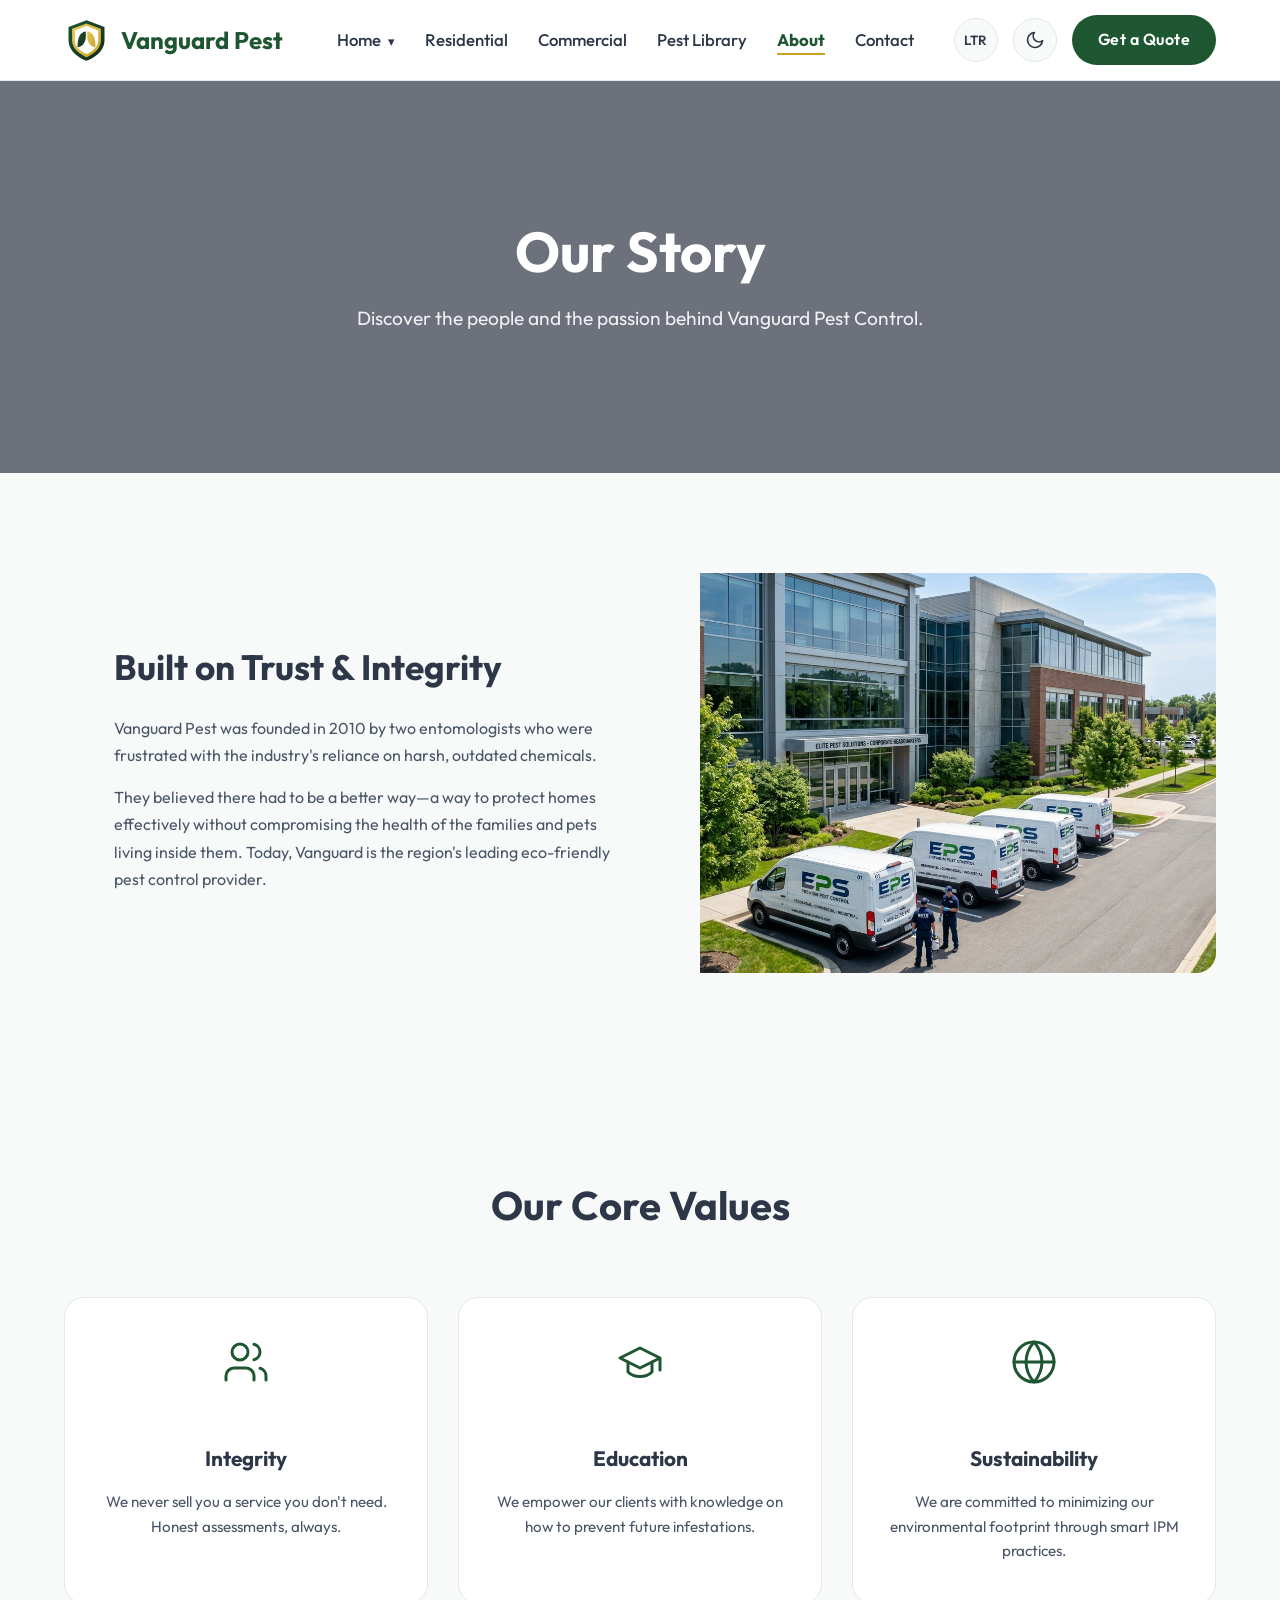
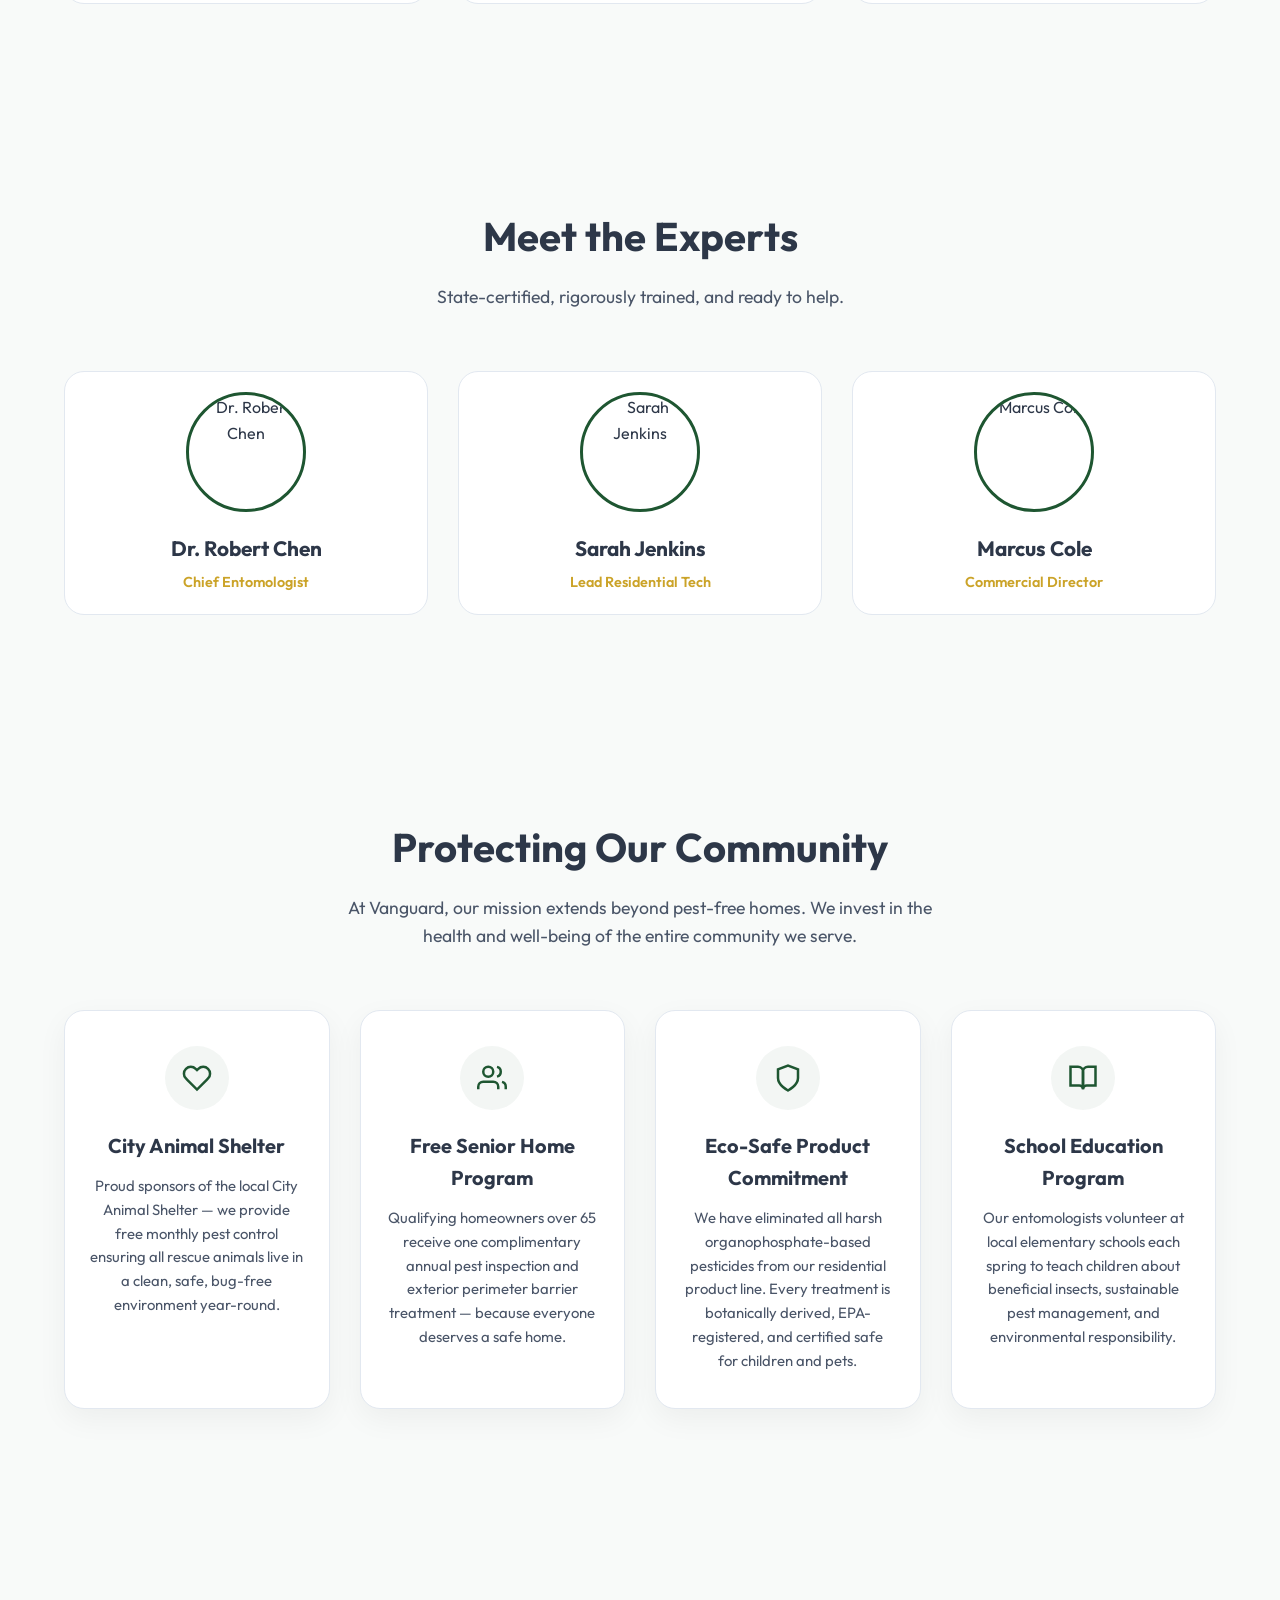
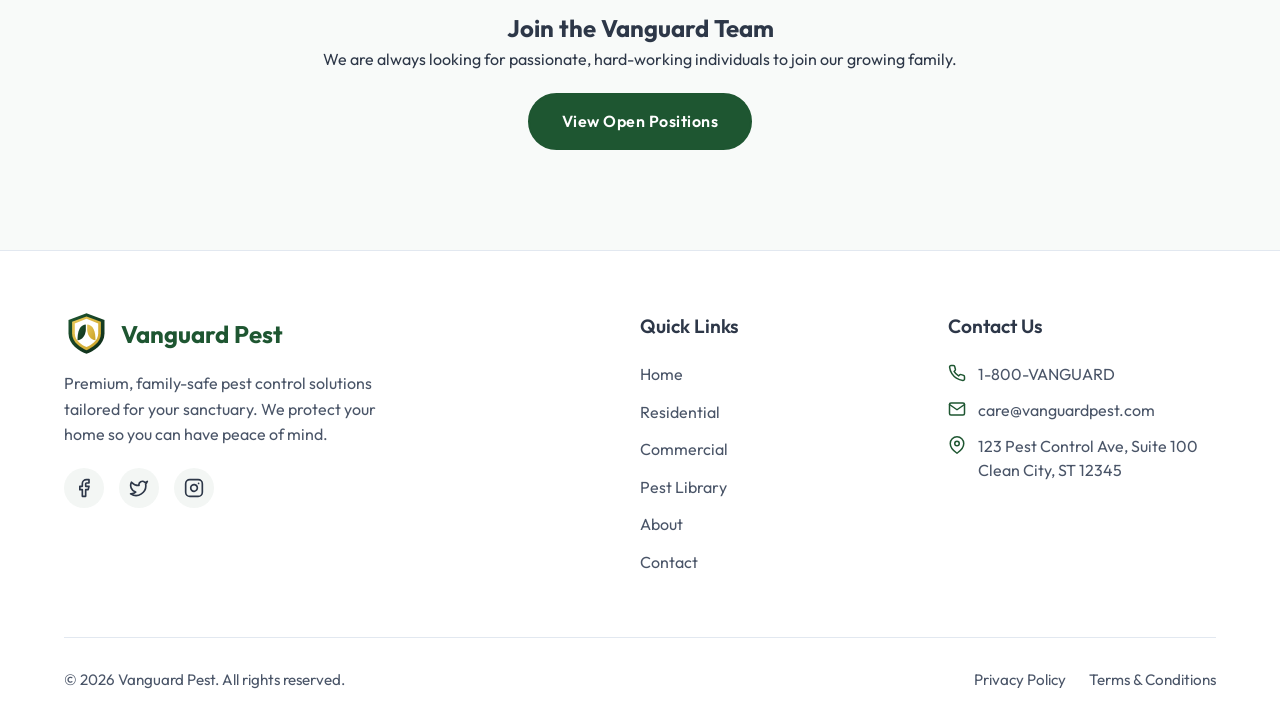
==== commit 8d76e221: "Update pricing layout, add CTA, differentiate emergency sections, and auto-highlight active nav link" ====
--- a/about.html
+++ b/about.html
@@ -15,7 +15,7 @@
 </head>
 <body class="light-theme">
 
-    <!-- Header Section -->
+        <!-- Header Section -->
     <header class="main-header">
         <div class="container header-container">
             <!-- Logo -->
@@ -36,7 +36,7 @@
                     <li><a href="services.html" class="nav-item">Residential</a></li>
                     <li><a href="commercial.html" class="nav-item">Commercial</a></li>
                     <li><a href="pest-library.html" class="nav-item">Pest Library</a></li>
-                    <li><a href="about.html" class="nav-item active">About</a></li>
+                    <li><a href="about.html" class="nav-item">About</a></li>
                     <li><a href="contact.html" class="nav-item">Contact</a></li>
                 </ul>
 
@@ -49,6 +49,7 @@
                         <svg class="moon-icon" xmlns="http://www.w3.org/2000/svg" width="20" height="20" viewBox="0 0 24 24" fill="none" stroke="currentColor" stroke-width="2" stroke-linecap="round" stroke-linejoin="round"><path d="M21 12.79A9 9 0 1 1 11.21 3 7 7 0 0 0 21 12.79z"></path></svg>
                         <svg class="sun-icon" xmlns="http://www.w3.org/2000/svg" width="20" height="20" viewBox="0 0 24 24" fill="none" stroke="currentColor" stroke-width="2" stroke-linecap="round" stroke-linejoin="round"><circle cx="12" cy="12" r="5"></circle><line x1="12" y1="1" x2="12" y2="3"></line><line x1="12" y1="21" x2="12" y2="23"></line><line x1="4.22" y1="4.22" x2="5.64" y2="5.64"></line><line x1="18.36" y1="18.36" x2="19.78" y2="19.78"></line><line x1="1" y1="12" x2="3" y2="12"></line><line x1="21" y1="12" x2="23" y2="12"></line><line x1="4.22" y1="19.78" x2="5.64" y2="18.36"></line><line x1="18.36" y1="5.64" x2="19.78" y2="4.22"></line></svg>
                     </button>
+                    <a href="contact.html" class="btn btn-primary nav-cta">Get a Quote</a>
                 </div>
             </nav>
 
@@ -58,6 +59,7 @@
             </button>
         </div>
     </header>
+
 
     
     <!-- 1. Hero Section -->
@@ -256,6 +258,7 @@
         </div>
     </footer>
 
+
     <script src="js/script.js"></script>
 </body>
 </html>
--- a/css/style.css
+++ b/css/style.css
@@ -3045,3 +3045,54 @@
 }
 
 
+
+/* Navbar CTA */
+.nav-cta {
+    padding: 10px 24px;
+    font-size: 1rem;
+}
+
+/* Custom Pricing Layout */
+.pricing-layout-custom {
+    display: grid;
+    grid-template-columns: 1fr;
+    gap: 30px;
+    align-items: stretch;
+}
+
+@media (min-width: 992px) {
+    .pricing-layout-custom {
+        grid-template-columns: 1.2fr 1fr;
+    }
+}
+
+.pricing-main-card {
+    background-color: var(--bg-secondary);
+    border: 2px solid var(--brand-primary);
+    border-radius: 20px;
+    padding: 60px 40px;
+    text-align: center;
+    box-shadow: var(--card-shadow);
+    position: relative;
+    display: flex;
+    flex-direction: column;
+    justify-content: center;
+}
+
+.pricing-side-cards {
+    display: flex;
+    flex-direction: column;
+    gap: 30px;
+}
+
+.pricing-side-card {
+    background-color: var(--bg-secondary);
+    border: 1px solid var(--border-color);
+    border-radius: 20px;
+    padding: 40px;
+    box-shadow: var(--card-shadow);
+    display: flex;
+    flex-direction: column;
+    justify-content: center;
+    flex: 1;
+}
